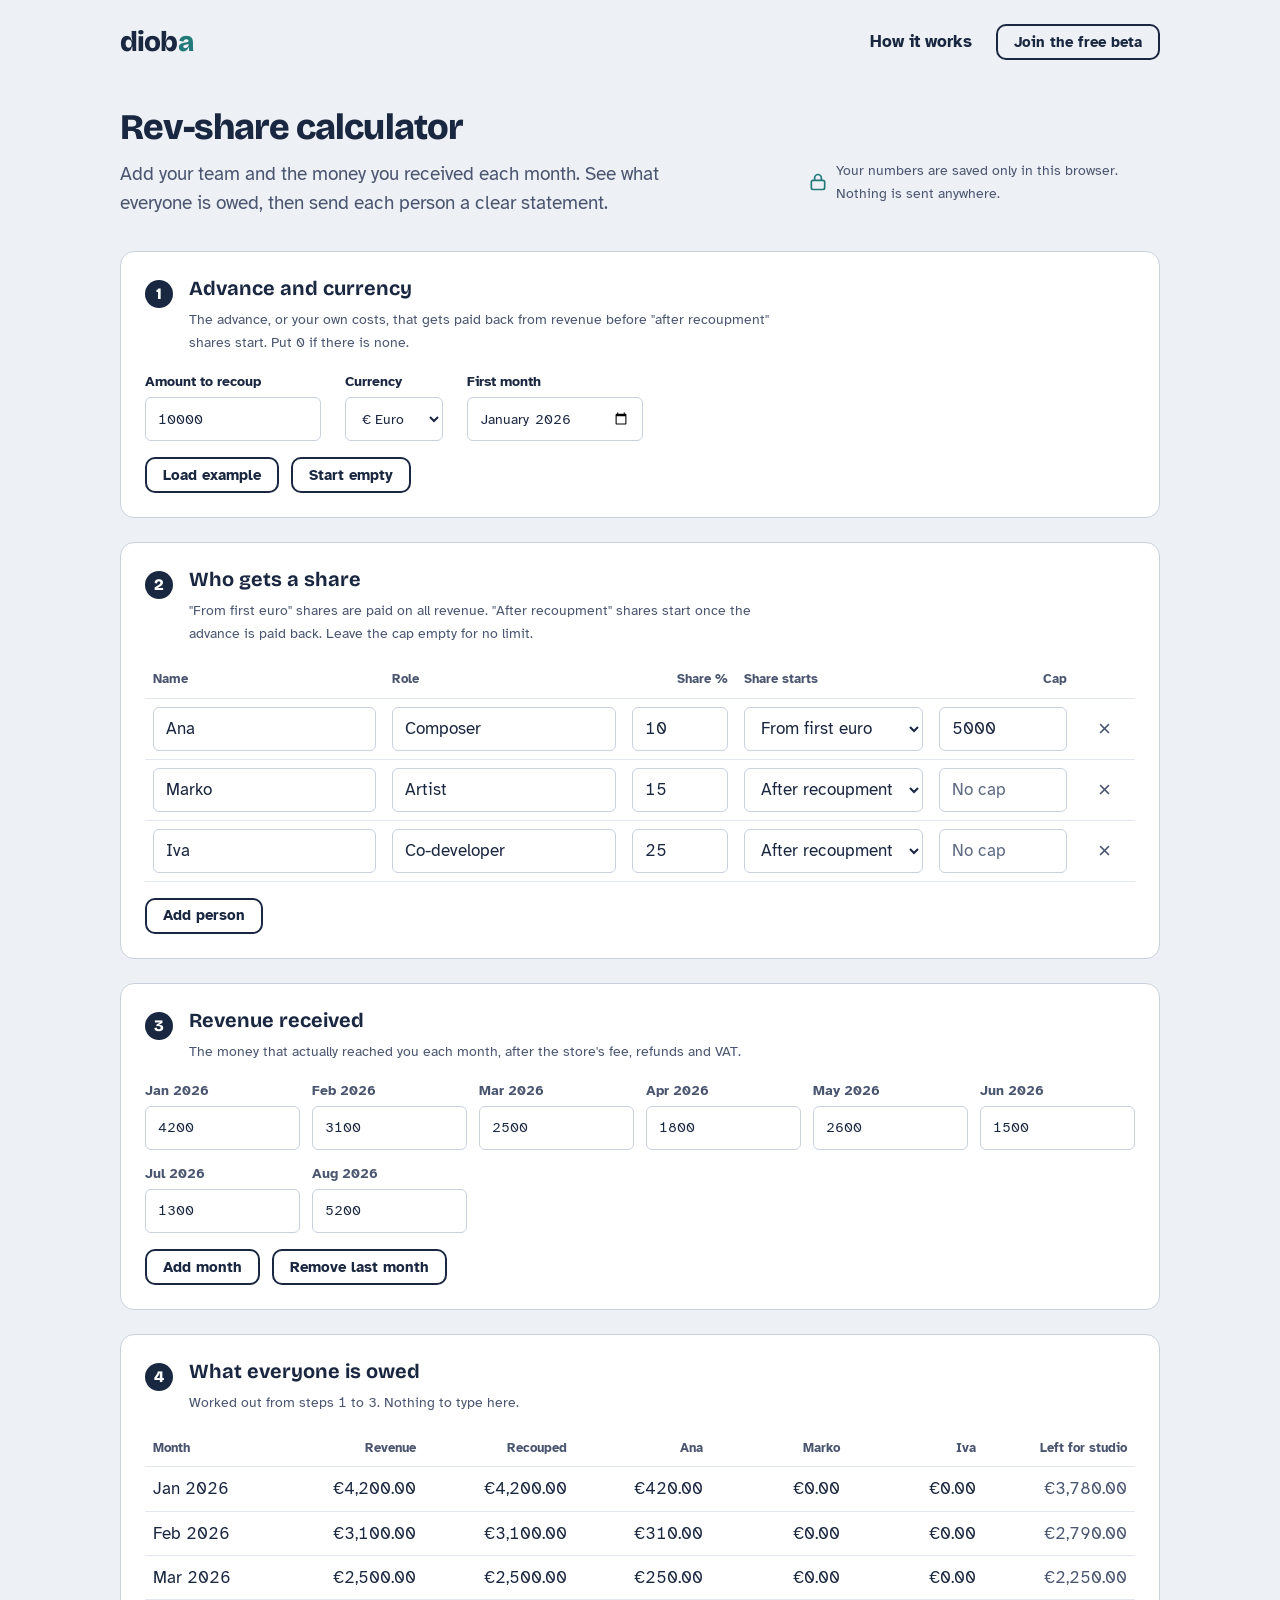
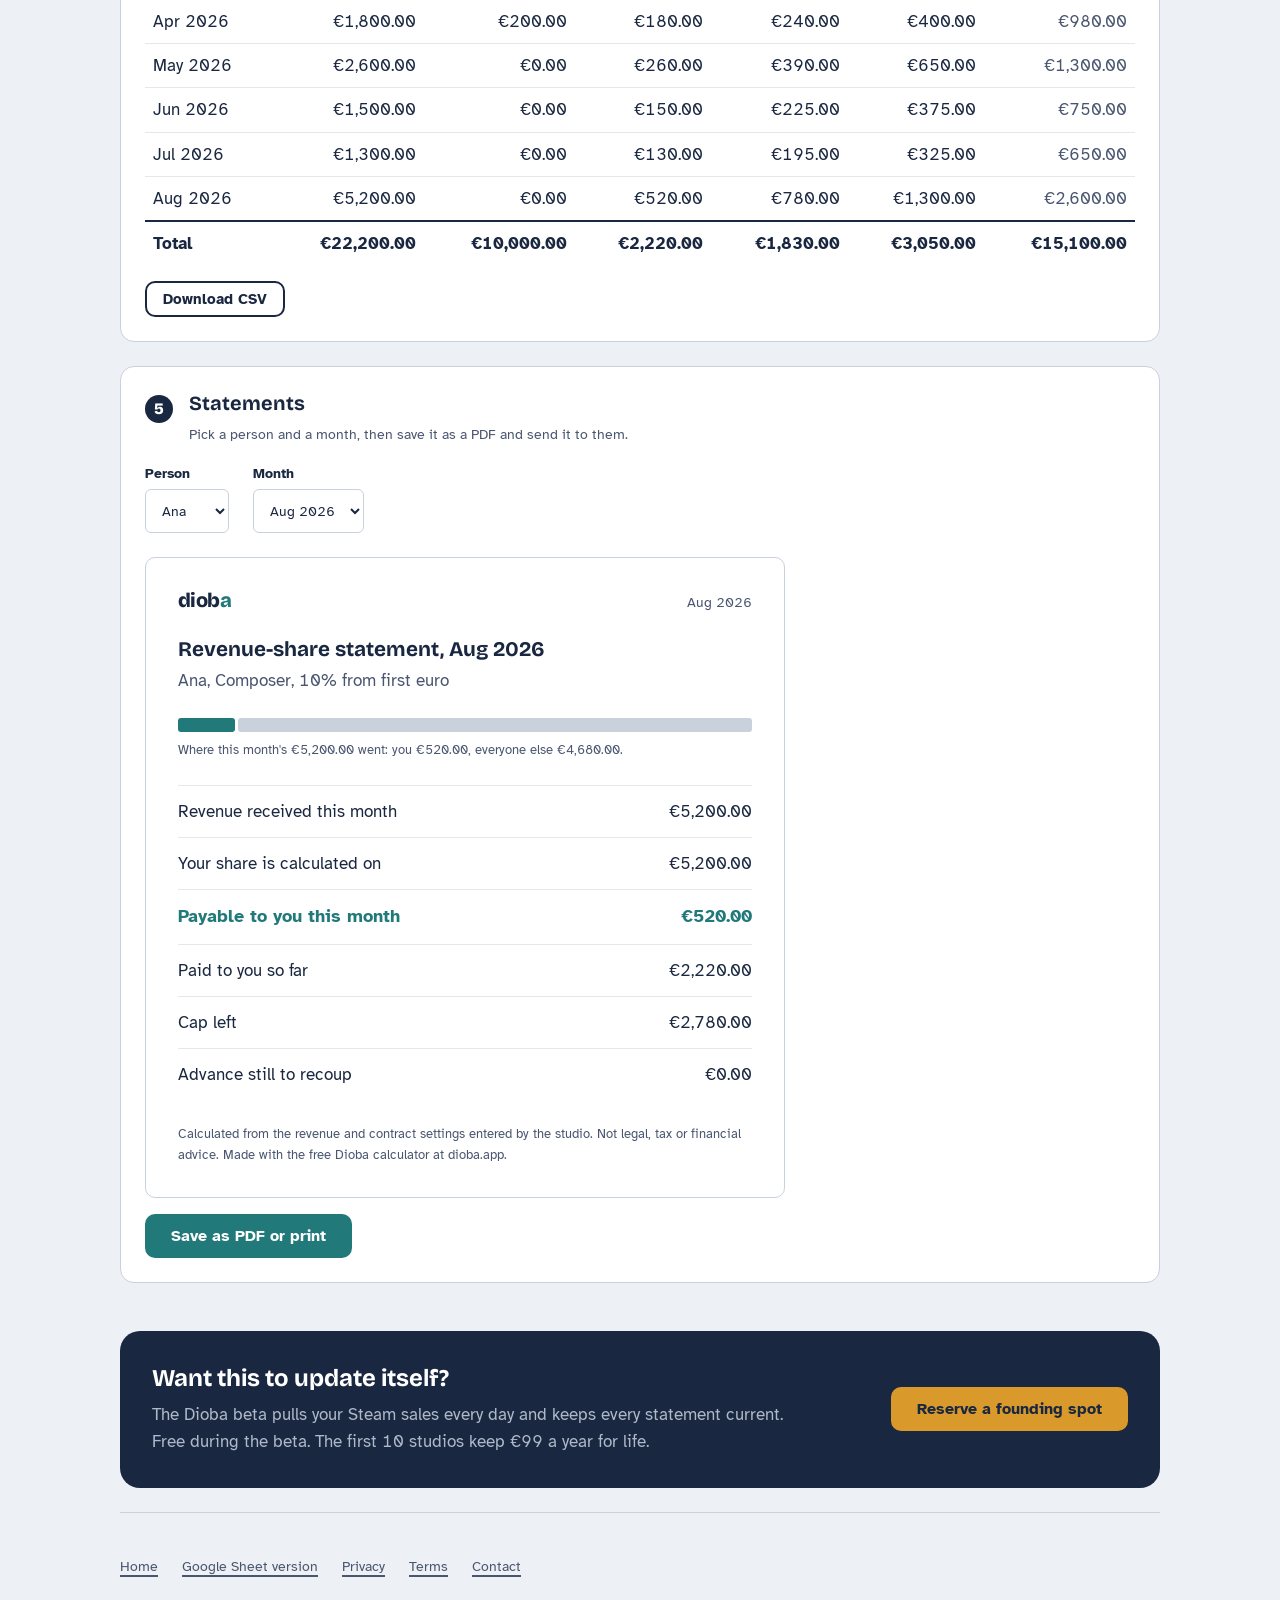
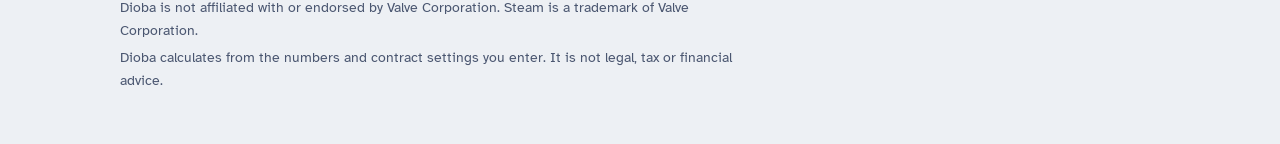
==== calculator/index.html @ f1ff51e2 "New website: homepage, web calculator, privacy and terms - Homepage with the split-bar example, reco" ====
<!DOCTYPE html>
<html lang="en">
<head>
<meta charset="utf-8">
<meta name="viewport" content="width=device-width, initial-scale=1">
<title>Free rev-share calculator for game teams | Dioba</title>
<meta name="description" content="Split your game's revenue between everyone on a revenue share. Recoupment, caps and a statement for every person. Free, runs in your browser.">
<link rel="icon" href="../assets/favicon.svg" type="image/svg+xml">
<meta property="og:type" content="website">
<meta property="og:url" content="https://dioba.app/calculator/">
<meta property="og:title" content="Free rev-share calculator for game teams">
<meta property="og:description" content="Splits, recoupment, caps and a statement for every person. Runs in your browser.">
<meta property="og:image" content="https://dioba.app/assets/og-image.png">
<meta name="twitter:card" content="summary_large_image">
<link rel="preload" href="../assets/fonts/bricolage-grotesque-latin-opsz-normal.woff2" as="font" type="font/woff2" crossorigin>
<link rel="preload" href="../assets/fonts/atkinson-hyperlegible-latin-400-normal.woff2" as="font" type="font/woff2" crossorigin>
<link rel="stylesheet" href="../assets/tokens.css">
<script src="../assets/site.js"></script>
<style>
  .intro { padding: var(--s-5) 0 var(--s-6); display: flex; justify-content: space-between; align-items: flex-end; gap: var(--s-5); flex-wrap: wrap; }
  .intro .h1 { margin-bottom: var(--s-3); }
  .privacy-note { display: flex; gap: var(--s-2); align-items: center; font-size: var(--t-small); color: var(--ink-soft); max-width: 22rem; }
  .privacy-note svg { flex: none; color: var(--primary); }

  .step { margin-bottom: var(--s-5); }
  .step-head { display: flex; gap: var(--s-4); align-items: baseline; margin-bottom: var(--s-1); }
  .step-num { font: 800 1rem/1 var(--display); color: var(--surface); background: var(--ink); width: 28px; height: 28px; border-radius: 50%;
              display: inline-flex; align-items: center; justify-content: center; flex: none; transform: translateY(4px); }
  .hint { color: var(--ink-soft); font-size: var(--t-small); margin: 0 0 var(--s-4); max-width: 40rem; }
  .step .hint { padding-left: 44px; }

  .field { display: inline-flex; flex-direction: column; gap: var(--s-1); font-weight: 700; font-size: var(--t-small); }
  .fields { display: flex; flex-wrap: wrap; gap: var(--s-4) var(--s-5); align-items: flex-end; }
  .fields input[type=number] { width: 11rem; }

  table { width: 100%; border-collapse: collapse; }
  th, td { text-align: left; padding: var(--s-2); border-bottom: 1px solid var(--rule); vertical-align: middle; }
  th { font-size: var(--t-micro); color: var(--ink-soft); font-weight: 700; }
  td input, td select { width: 100%; }
  .num { text-align: right; }
  .scroll { position: relative; overflow-x: auto; -webkit-overflow-scrolling: touch; }
  table.team { min-width: 680px; }
  table.team select { min-width: 11rem; }
  table.team td:nth-child(3) { width: 7rem; }
  table.team td:nth-child(5) { width: 9rem; }
  .remove { width: 44px; height: 44px; border: none; background: none; color: var(--ink-soft); font-size: 1.4rem; line-height: 1; cursor: pointer; border-radius: var(--r-sm); }
  .remove:hover { color: var(--error); background: var(--paper); }
  .row-actions { display: flex; gap: var(--s-3); flex-wrap: wrap; align-items: center; margin-top: var(--s-4); }
  .warn { color: var(--error); font-weight: 700; font-size: var(--t-small); margin-top: var(--s-3); }
  .warn:empty { display: none; }
  .status { font-size: var(--t-small); color: var(--ink-soft); }

  .months { display: grid; grid-template-columns: repeat(auto-fill, minmax(9.5rem, 1fr)); gap: var(--s-3); }
  .months label { display: flex; flex-direction: column; font-size: var(--t-small); font-weight: 700; color: var(--ink-soft); gap: var(--s-1); }

  .results th, .results td { white-space: nowrap; }
  .results tbody tr:hover { background: var(--paper); }
  .results tfoot td { font-weight: 700; border-top: 2px solid var(--ink); border-bottom: none; }
  .results .studio { color: var(--ink-soft); }

  .st-pickers { display: flex; flex-wrap: wrap; gap: var(--s-4) var(--s-5); margin-bottom: var(--s-5); }
  .st-paper { border: 1px solid var(--line); border-radius: var(--r-md); padding: var(--s-6); max-width: 40rem; }
  .st-paper .brand { display: flex; justify-content: space-between; align-items: baseline; margin-bottom: var(--s-5); }
  .st-paper .brand .wordmark { font-size: 1.25rem; }
  .st-paper h3 { font: 700 1.3rem/1.2 var(--display); margin: 0 0 var(--s-1); }
  .st-paper .who { color: var(--ink-soft); margin: 0 0 var(--s-5); }
  .st-split { display: flex; height: 14px; gap: 3px; margin: 0 0 var(--s-2); }
  .st-split div { border-radius: 3px; min-width: 3px; }
  .st-split-key { font-size: var(--t-micro); color: var(--ink-soft); margin: 0 0 var(--s-5); }
  .fine { font-size: var(--t-micro); color: var(--ink-soft); margin: var(--s-5) 0 0; }

  .beta-strip { background: var(--ink); color: var(--on-dark); border-radius: var(--r-xl); padding: var(--s-6); display: flex; gap: var(--s-5); align-items: center; justify-content: space-between; flex-wrap: wrap; margin: var(--s-7) 0 var(--s-5); }
  .beta-strip .h3 { color: #fff; font-size: 1.5rem; margin-bottom: var(--s-2); }
  .beta-strip p { margin: 0; max-width: 40rem; color: var(--on-dark-soft); }

  @media (max-width: 640px) {
    .card { padding: var(--s-4); }
    .step .hint { padding-left: 0; }
    .st-paper { padding: var(--s-4); }
    .beta-strip { padding: var(--s-5); }
    .fields .field, .fields input[type=number], .fields select, .fields input[type=month] { width: 100%; }
    .team-wrap { overflow: visible; }
    table.team { min-width: 0; }
    table.team thead { display: none; }
    table.team, table.team tbody { display: block; }
    table.team tr { display: grid; grid-template-columns: 1fr 1fr; gap: var(--s-3); padding: var(--s-4) 0; border-bottom: 1px solid var(--rule);  grid-template-areas: 'name role' 'share cap' 'starts starts' 'del del'; }
    table.team td:nth-child(1) { grid-area: name; } table.team td:nth-child(2) { grid-area: role; }
    table.team td:nth-child(3) { grid-area: share; } table.team td:nth-child(4) { grid-area: starts; }
    table.team td:nth-child(5) { grid-area: cap; } table.team td:nth-child(6) { grid-area: del; }
    table.team .remove { width: auto; padding: 0 var(--s-2); font-size: var(--t-small); font-weight: 700; display: inline-flex; align-items: center; gap: var(--s-1); }
    table.team .remove::after { content: "Remove"; }
    table.team td { display: flex; flex-direction: column; gap: var(--s-1); padding: 0; border: none; width: auto !important; text-align: left; }
    table.team td::before { content: attr(data-label); font-size: var(--t-micro); font-weight: 700; color: var(--ink-soft); }
    table.team td:last-child { justify-content: flex-end; align-items: flex-end; }
    table.team td:last-child::before { content: none; }
    table.team select { min-width: 0; }
    .scroll-hint { display: block; }
  }
  .scroll-hint { display: none; font-size: var(--t-micro); color: var(--ink-soft); margin: var(--s-2) 0 0; }
  @media print {
    @page { margin: 18mm; }
    body { background: #fff; }
    body * { visibility: hidden; }
    #stPaper, #stPaper * { visibility: visible; }
    #stPaper { position: absolute; left: 0; top: 0; width: 100%; max-width: none; border: none; padding: 0; }
    .st-split div { -webkit-print-color-adjust: exact; print-color-adjust: exact; }
  }
</style>
</head>
<body>
<div class="container">
  <header class="site-header">
    <a class="wordmark" href="../" aria-label="Dioba home">diob<span>a</span></a>
    <nav class="site-nav" aria-label="Main">
      <a class="nav-link" href="../">How it works</a>
      <a class="btn btn-sm" data-link="reserve" href="../#beta">Join the free beta</a>
    </nav>
  </header>

  <main>
    <div class="intro">
      <div>
        <h1 class="h1">Rev-share calculator</h1>
        <p class="lead">Add your team and the money you received each month. See what everyone is owed, then send each person a clear statement.</p>
      </div>
      <p class="privacy-note"><svg width="20" height="20" viewBox="0 0 24 24" fill="none" stroke="currentColor" stroke-width="2" aria-hidden="true"><rect x="4" y="10" width="16" height="11" rx="2"/><path d="M8 10V7a4 4 0 0 1 8 0v3"/></svg>Your numbers are saved only in this browser. Nothing is sent anywhere.</p>
    </div>

    <section class="card step" aria-labelledby="settings-h">
      <div class="step-head"><span class="step-num" aria-hidden="true">1</span><h2 class="h3" id="settings-h">Advance and currency</h2></div>
      <p class="hint">The advance, or your own costs, that gets paid back from revenue before "after recoupment" shares start. Put 0 if there is none.</p>
      <div class="fields">
        <label class="field">Amount to recoup <input id="advance" type="number" min="0" step="0.01" inputmode="decimal" placeholder="0"></label>
        <label class="field">Currency
          <select id="currency"><option value="€">€ Euro</option><option value="$">$ Dollar</option><option value="£">£ Pound</option></select>
        </label>
        <label class="field">First month <input id="startMonth" type="month"></label>
      </div>
      <div class="row-actions">
        <button class="btn btn-sm" id="loadExample" type="button">Load example</button>
        <button class="btn btn-sm" id="clearAll" type="button">Start empty</button>
        <span class="status" id="status" role="status" aria-live="polite"></span>
      </div>
    </section>

    <section class="card step" aria-labelledby="team-h">
      <div class="step-head"><span class="step-num" aria-hidden="true">2</span><h2 class="h3" id="team-h">Who gets a share</h2></div>
      <p class="hint" id="teamHint">"From first euro" shares are paid on all revenue. "After recoupment" shares start once the advance is paid back. Leave the cap empty for no limit.</p>
      <div class="scroll team-wrap">
        <table class="team">
          <thead><tr><th>Name</th><th>Role</th><th class="num">Share %</th><th>Share starts</th><th class="num">Cap</th><th><span class="sr-only">Remove</span></th></tr></thead>
          <tbody id="teamBody"></tbody>
        </table>
      </div>
      <div class="row-actions"><button class="btn btn-sm" id="addPerson" type="button">Add person</button></div>
      <div id="shareWarn" class="warn" role="status"></div>
    </section>

    <section class="card step" aria-labelledby="rev-h">
      <div class="step-head"><span class="step-num" aria-hidden="true">3</span><h2 class="h3" id="rev-h">Revenue received</h2></div>
      <p class="hint">The money that actually reached you each month, after the store's fee, refunds and VAT.</p>
      <div class="months" id="months"></div>
      <div class="row-actions">
        <button class="btn btn-sm" id="addMonth" type="button">Add month</button>
        <button class="btn btn-sm" id="removeMonth" type="button">Remove last month</button>
      </div>
    </section>

    <section class="card step" aria-labelledby="pay-h">
      <div class="step-head"><span class="step-num" aria-hidden="true">4</span><h2 class="h3" id="pay-h">What everyone is owed</h2></div>
      <p class="hint">Worked out from steps 1 to 3. Nothing to type here.</p>
      <div class="scroll" tabindex="0" role="region" aria-label="Payouts per month"><table class="results" id="results"></table></div>
      <p class="scroll-hint" aria-hidden="true">Swipe the table sideways to see everyone.</p>
      <div class="row-actions"><button class="btn btn-sm" id="csv" type="button">Download CSV</button></div>
    </section>

    <section class="card step" aria-labelledby="st-h">
      <div class="step-head"><span class="step-num" aria-hidden="true">5</span><h2 class="h3" id="st-h">Statements</h2></div>
      <p class="hint">Pick a person and a month, then save it as a PDF and send it to them.</p>
      <div class="st-pickers">
        <label class="field">Person <select id="stPerson"></select></label>
        <label class="field">Month <select id="stMonth"></select></label>
      </div>
      <div class="st-paper" id="stPaper"></div>
      <div class="row-actions"><button class="btn btn-primary" id="print" type="button">Save as PDF or print</button></div>
    </section>

    <section class="beta-strip on-dark" aria-labelledby="beta-h">
      <div>
        <h2 class="h3" id="beta-h">Want this to update itself?</h2>
        <p>The Dioba beta pulls your Steam sales every day and keeps every statement current. Free during the beta. The first 10 studios keep €99 a year for life.</p>
      </div>
      <a class="btn btn-accent" data-link="reserve" href="../#beta">Reserve a founding spot</a>
    </section>
  </main>

  <footer class="site-footer">
    <nav aria-label="Footer">
      <a href="../">Home</a>
      <a data-link="download" href="../#ways">Google Sheet version</a>
      <a href="../privacy.html">Privacy</a>
      <a href="../terms.html">Terms</a>
      <a data-link="email" href="mailto:hello@dioba.app">Contact</a>
    </nav>
    <p>Dioba is not affiliated with or endorsed by Valve Corporation. Steam is a trademark of Valve Corporation.</p>
    <p>Dioba calculates from the numbers and contract settings you enter. It is not legal, tax or financial advice.</p>
  </footer>
</div>

<script src="engine.js"></script>
<script>
(function () {
  var KEY = 'dioba-calc-v1';
  var state;

  function blank() {
    var d = new Date();
    return { advance: 0, currency: '€', startMonth: d.getFullYear() + '-' + String(d.getMonth() + 1).padStart(2, '0'),
             team: [{ name: '', role: '', share: 0.1, starts: 'first', cap: null }], revenue: [0, 0, 0] };
  }
  function load() {
    try { var s = JSON.parse(localStorage.getItem(KEY)); if (s && s.team && s.revenue) return s; } catch (e) {}
    return DiobaEngine.exampleInput();
  }
  function save() { try { localStorage.setItem(KEY, JSON.stringify(state)); } catch (e) {} }

  var MONTHS = ['Jan','Feb','Mar','Apr','May','Jun','Jul','Aug','Sep','Oct','Nov','Dec'];
  function monthLabel(i) {
    var parts = String(state.startMonth || '2026-01').split('-');
    var y = parseInt(parts[0], 10) || 2026, mo = (parseInt(parts[1], 10) || 1) - 1 + i;
    y += Math.floor(mo / 12); mo = ((mo % 12) + 12) % 12;
    return MONTHS[mo] + ' ' + y;
  }
  function money(x) {
    var v = Math.abs(x) < 0.005 ? 0 : x;
    return state.currency + v.toLocaleString('en-US', { minimumFractionDigits: 2, maximumFractionDigits: 2 });
  }
  var UNIT = { '€': 'euro', '$': 'dollar', '£': 'pound' };
  function firstLabel() { return 'From first ' + (UNIT[state.currency] || 'euro'); }
  function personName(p, i) { return (p.name && p.name.trim()) || 'Person ' + (i + 1); }
  function el(tag, attrs, text) {
    var e = document.createElement(tag);
    for (var k in (attrs || {})) { if (k === 'class') e.className = attrs[k]; else e.setAttribute(k, attrs[k]); }
    if (text !== undefined) e.textContent = text;
    return e;
  }

  function renderInputs() {
    document.getElementById('advance').value = state.advance || '';
    document.getElementById('currency').value = state.currency;
    document.getElementById('startMonth').value = state.startMonth;
    var tb = document.getElementById('teamBody'); tb.innerHTML = '';
    state.team.forEach(function (p, i) {
      var tr = el('tr');
      var name = el('input', { type: 'text', 'aria-label': 'Name', placeholder: 'Name', value: p.name || '' });
      var role = el('input', { type: 'text', 'aria-label': 'Role', placeholder: 'e.g. Composer', value: p.role || '' });
      var share = el('input', { 'aria-label': 'Share %', type: 'number', min: '0', max: '100', step: '0.1', inputmode: 'decimal',
                                 value: p.share ? +(p.share * 100).toFixed(4) : '' });
      var starts = el('select', { 'aria-label': 'Share starts' });
      [['first', firstLabel()], ['after', 'After recoupment']].forEach(function (o) {
        var opt = el('option', { value: o[0] }, o[1]); if (p.starts === o[0]) opt.selected = true; starts.appendChild(opt);
      });
      var cap = el('input', { 'aria-label': 'Cap', type: 'number', min: '0', step: '0.01', inputmode: 'decimal', placeholder: 'No cap',
                               value: p.cap === null || p.cap === undefined ? '' : p.cap });
      var del = el('button', { class: 'remove', type: 'button', 'aria-label': 'Remove ' + personName(p, i), title: 'Remove' }, '×');
      name.oninput = function () { p.name = name.value; del.setAttribute('aria-label', 'Remove ' + personName(p, i)); update(); };
      role.oninput = function () { p.role = role.value; update(); };
      share.oninput = function () { p.share = (parseFloat(share.value) || 0) / 100; update(); };
      starts.onchange = function () { p.starts = starts.value; update(); };
      cap.oninput = function () { p.cap = cap.value === '' ? null : parseFloat(cap.value) || 0; update(); };
      del.onclick = function () { state.team.splice(i, 1); renderInputs(); update(); };
      var LABELS = ['Name', 'Role', 'Share %', 'Share starts', 'Cap', ''];
      [name, role, share, starts, cap, del].forEach(function (c, j) {
        var td = el('td', { 'data-label': LABELS[j] }); if (j === 2 || j === 4) td.className = 'num';
        td.appendChild(c); tr.appendChild(td);
      });
      tb.appendChild(tr);
    });
    renderMonths();
  }

  function renderMonths() {
    var box = document.getElementById('months'); box.innerHTML = '';
    state.revenue.forEach(function (v, i) {
      var lab = el('label', {}, monthLabel(i));
      var inp = el('input', { type: 'number', min: '0', step: '0.01', inputmode: 'decimal', value: v || '' });
      inp.oninput = function () { state.revenue[i] = parseFloat(inp.value) || 0; update(); };
      lab.appendChild(inp); box.appendChild(lab);
    });
  }

  function update() {
    save();
    document.getElementById('teamHint').textContent = '"' + firstLabel() + '" shares are paid on all revenue. "After recoupment" shares start once the advance is paid back. Leave the cap empty for no limit.';
    var r = DiobaEngine.compute(state);
    var warn = document.getElementById('shareWarn');
    warn.textContent = r.totals.overAllocated ? 'Shares add up to ' + Math.round(r.totals.shareTotal * 100) + '%, which is more than 100%.' : '';

    // Results table
    var t = document.getElementById('results'); t.innerHTML = '';
    var thead = el('thead'), hr = el('tr');
    ['Month', 'Revenue', 'Recouped'].concat(r.team.map(personName)).concat(['Left for studio'])
      .forEach(function (h, i) { hr.appendChild(el('th', i ? { class: 'num' } : {}, h)); });
    thead.appendChild(hr); t.appendChild(thead);
    var tb = el('tbody');
    r.months.forEach(function (m) {
      var tr = el('tr');
      [monthLabel(m.index), money(m.revenue), money(m.recouped)]
        .concat(m.payouts.map(function (p) { return money(p.amount); })).concat([money(m.studio)])
        .forEach(function (v, i, all) { tr.appendChild(el('td', i ? { class: 'num' + (i === all.length - 1 ? ' studio' : '') } : {}, v)); });
      tb.appendChild(tr);
    });
    t.appendChild(tb);
    var tf = el('tfoot'), fr = el('tr');
    var recTotal = r.months.reduce(function (s, m) { return s + m.recouped; }, 0);
    ['Total', money(r.totals.revenue), money(recTotal)].concat(r.totals.perPerson.map(money)).concat([money(r.totals.studio)])
      .forEach(function (v, i) { fr.appendChild(el('td', i ? { class: 'num' } : {}, v)); });
    tf.appendChild(fr); t.appendChild(tf);

    renderStatementPickers(r);
    renderStatement(r);
  }

  function renderStatementPickers(r) {
    var ps = document.getElementById('stPerson'), ms = document.getElementById('stMonth');
    var pv = ps.value, mv = ms.value;
    ps.innerHTML = ''; ms.innerHTML = '';
    r.team.forEach(function (p, i) { ps.appendChild(el('option', { value: i }, personName(p, i))); });
    r.months.forEach(function (m) { ms.appendChild(el('option', { value: m.index }, monthLabel(m.index))); });
    if (pv !== '' && +pv < r.team.length) ps.value = pv;
    ms.value = mv !== '' && +mv < r.months.length ? mv : String(Math.max(0, r.months.length - 1));
  }

  function round2(x) { return Math.round((x + Number.EPSILON) * 100) / 100; }
  function renderStatement(r) {
    var box = document.getElementById('stPaper'); box.innerHTML = '';
    var pi = +document.getElementById('stPerson').value, mi = +document.getElementById('stMonth').value;
    if (!r.team.length || !r.months.length) { box.appendChild(el('p', { class: 'hint' }, 'Add a person in step 2 and a month in step 3 to see a statement.')); return; }
    var p = r.team[pi], m = r.months[mi], po = m.payouts[pi];
    var brand = el('div', { class: 'brand' });
    var wm = el('span', { class: 'wordmark' }, 'diob'); wm.appendChild(el('span', {}, 'a'));
    brand.appendChild(wm); brand.appendChild(el('span', { class: 'small' }, monthLabel(mi)));
    box.appendChild(brand);
    box.appendChild(el('h3', {}, 'Revenue-share statement, ' + monthLabel(mi)));
    var who = personName(p, pi) + (p.role ? ', ' + p.role : '') + ', ' + +(p.share * 100).toFixed(2) + '% ' +
              (p.starts === 'after' ? 'after recoupment' : firstLabel().toLowerCase());
    box.appendChild(el('p', { class: 'who' }, who));

    // Where this month's money went
    if (m.revenue > 0) {
      var bar = el('div', { class: 'st-split', role: 'img' });
      // Only this person's amount is shown. Everyone else is combined, so a statement never reveals a colleague's pay.
      var parts = [];
      if (m.recouped > 0) parts.push(['Advance paid back', m.recouped, '#1A2740']);
      if (po.amount > 0) parts.push(['You', po.amount, '#22797A']);
      var others = round2(m.revenue - m.recouped - po.amount);
      if (others > 0) parts.push(['Everyone else', others, '#C9D1DD']);
      parts.forEach(function (q) {
        var d = el('div'); d.style.flex = String(q[1]); d.style.background = q[2];
        bar.appendChild(d);
      });
      bar.setAttribute('aria-label', 'This month: ' + parts.map(function (q) { return q[0] + ' ' + money(q[1]); }).join(', '));
      box.appendChild(bar);
      box.appendChild(el('p', { class: 'st-split-key' }, 'Where this month\'s ' + money(m.revenue) + ' went: ' + parts.map(function (q) { return q[0].toLowerCase() + ' ' + money(q[1]); }).join(', ') + '.'));
    }

    var rows = [
      ['Revenue received this month', money(m.revenue)],
      ['Your share is calculated on', money(po.base)],
      ['Payable to you this month', money(po.amount), 'pay'],
      ['Paid to you so far', money(po.paidSoFar)],
      ['Cap left', po.capLeft === null ? 'No cap' : money(po.capLeft)],
      ['Advance still to recoup', money(m.leftToRecoup)]
    ];
    rows.forEach(function (row) {
      var d = el('div', { class: 'statement-row' + (row[2] ? ' ' + row[2] : '') });
      d.appendChild(el('span', {}, row[0])); d.appendChild(el('span', {}, row[1])); box.appendChild(d);
    });
    box.appendChild(el('p', { class: 'fine' }, 'Calculated from the revenue and contract settings entered by the studio. Not legal, tax or financial advice. Made with the free Dioba calculator at dioba.app.'));
  }

  function csv() {
    var r = DiobaEngine.compute(state);
    var lines = [['Month', 'Revenue', 'Recouped', 'Available to split'].concat(r.team.map(personName)).concat(['Left for studio'])];
    r.months.forEach(function (m) {
      lines.push([monthLabel(m.index), m.revenue, m.recouped, m.available].concat(m.payouts.map(function (p) { return p.amount; })).concat([m.studio]));
    });
    var text = lines.map(function (l) { return l.map(function (c) { var s = String(c); return /[",\n]/.test(s) ? '"' + s.replace(/"/g, '""') + '"' : s; }).join(','); }).join('\n');
    var a = el('a', { href: URL.createObjectURL(new Blob([text], { type: 'text/csv' })), download: 'dioba-payouts.csv' });
    document.body.appendChild(a); a.click(); a.remove();
  }

  document.getElementById('advance').oninput = function (e) { state.advance = parseFloat(e.target.value) || 0; update(); };
  document.getElementById('currency').onchange = function (e) { state.currency = e.target.value; renderInputs(); update(); };
  document.getElementById('startMonth').oninput = function (e) { state.startMonth = e.target.value; renderMonths(); update(); };
  document.getElementById('addPerson').onclick = function () { state.team.push({ name: '', role: '', share: 0, starts: 'after', cap: null }); renderInputs(); update(); };
  document.getElementById('addMonth').onclick = function () { state.revenue.push(0); renderMonths(); update(); };
  document.getElementById('removeMonth').onclick = function () { if (state.revenue.length > 1) { state.revenue.pop(); renderMonths(); update(); } };
  document.getElementById('loadExample').onclick = function () { undoState = JSON.parse(JSON.stringify(state)); state = DiobaEngine.exampleInput(); renderInputs(); update(); setStatus('Example loaded.', true); };
  var statusEl = document.getElementById('status'), undoState = null;
  function setStatus(msg, undo) {
    statusEl.innerHTML = ''; statusEl.appendChild(document.createTextNode(msg));
    if (undo) {
      var b = el('button', { class: 'btn-quiet btn', type: 'button' }, 'Undo');
      b.onclick = function () { state = undoState; undoState = null; renderInputs(); update(); setStatus('Restored.'); };
      statusEl.appendChild(document.createTextNode(' ')); statusEl.appendChild(b);
    }
  }
  document.getElementById('clearAll').onclick = function () { undoState = JSON.parse(JSON.stringify(state)); state = blank(); renderInputs(); update(); setStatus('Started empty.', true); };
  document.getElementById('stPerson').onchange = function () { renderStatement(DiobaEngine.compute(state)); };
  document.getElementById('stMonth').onchange = function () { renderStatement(DiobaEngine.compute(state)); };
  document.getElementById('print').onclick = function () { window.print(); };
  document.getElementById('csv').onclick = csv;

  state = load();
  renderInputs();
  update();
})();
</script>
</body>
</html>
---- assets/tokens.css ----
/* Dioba design tokens and shared components. See DESIGN.md for the reasoning behind each value. */
/* Fonts are served from this site, so visitors' browsers never contact Google. Both fonts use the SIL Open Font License. */
@font-face { font-family: 'Bricolage Grotesque'; font-style: normal; font-display: swap; font-weight: 200 800; src: url(fonts/bricolage-grotesque-latin-ext-opsz-normal.woff2) format('woff2-variations'), url(fonts/bricolage-grotesque-latin-ext-opsz-normal.woff2) format('woff2'); unicode-range: U+0100-02BA,U+02BD-02C5,U+02C7-02CC,U+02CE-02D7,U+02DD-02FF,U+0304,U+0308,U+0329,U+1D00-1DBF,U+1E00-1E9F,U+1EF2-1EFF,U+2020,U+20A0-20AB,U+20AD-20C0,U+2113,U+2C60-2C7F,U+A720-A7FF; }
@font-face { font-family: 'Atkinson Hyperlegible'; font-style: normal; font-display: swap; font-weight: 400; src: url(fonts/atkinson-hyperlegible-latin-ext-400-normal.woff2) format('woff2'); unicode-range: U+0100-02BA,U+02BD-02C5,U+02C7-02CC,U+02CE-02D7,U+02DD-02FF,U+0304,U+0308,U+0329,U+1D00-1DBF,U+1E00-1E9F,U+1EF2-1EFF,U+2020,U+20A0-20AB,U+20AD-20C0,U+2113,U+2C60-2C7F,U+A720-A7FF; }
@font-face { font-family: 'Atkinson Hyperlegible'; font-style: normal; font-display: swap; font-weight: 700; src: url(fonts/atkinson-hyperlegible-latin-ext-700-normal.woff2) format('woff2'); unicode-range: U+0100-02BA,U+02BD-02C5,U+02C7-02CC,U+02CE-02D7,U+02DD-02FF,U+0304,U+0308,U+0329,U+1D00-1DBF,U+1E00-1E9F,U+1EF2-1EFF,U+2020,U+20A0-20AB,U+20AD-20C0,U+2113,U+2C60-2C7F,U+A720-A7FF; }
@font-face { font-family: 'Bricolage Grotesque'; font-style: normal; font-display: swap; font-weight: 200 800; src: url(fonts/bricolage-grotesque-latin-opsz-normal.woff2) format('woff2-variations'), url(fonts/bricolage-grotesque-latin-opsz-normal.woff2) format('woff2'); unicode-range: U+0000-00FF,U+0131,U+0152-0153,U+02BB-02BC,U+02C6,U+02DA,U+02DC,U+0304,U+0308,U+0329,U+2000-206F,U+20AC,U+2122,U+2191,U+2193,U+2212,U+2215,U+FEFF,U+FFFD; }
@font-face { font-family: 'Atkinson Hyperlegible'; font-style: normal; font-display: swap; font-weight: 400; src: url(fonts/atkinson-hyperlegible-latin-400-normal.woff2) format('woff2'); unicode-range: U+0000-00FF,U+0131,U+0152-0153,U+02BB-02BC,U+02C6,U+02DA,U+02DC,U+0304,U+0308,U+0329,U+2000-206F,U+20AC,U+2122,U+2191,U+2193,U+2212,U+2215,U+FEFF,U+FFFD; }
@font-face { font-family: 'Atkinson Hyperlegible'; font-style: normal; font-display: swap; font-weight: 700; src: url(fonts/atkinson-hyperlegible-latin-700-normal.woff2) format('woff2'); unicode-range: U+0000-00FF,U+0131,U+0152-0153,U+02BB-02BC,U+02C6,U+02DA,U+02DC,U+0304,U+0308,U+0329,U+2000-206F,U+20AC,U+2122,U+2191,U+2193,U+2212,U+2215,U+FEFF,U+FFFD; }

:root {
  /* Color */
  --paper: #EDF0F4;
  --surface: #FFFFFF;
  --ink: #1A2740;
  --ink-soft: #4A5670;
  --line: #C9D1DD;
  --rule: #E3E8EF;
  --primary: #22797A;
  --primary-hover: #1A6364;
  --accent: #D99A2B;
  --accent-hover: #C78A1E;
  --error: #A3392B;
  --seg-1: #6E3D7C;
  --seg-2: #22797A;
  --seg-3: #D99A2B;
  --seg-4: #5F6C85;
  --on-dark: #DCE2EC;
  --on-dark-soft: #AEB8C8;
  --recoup: #AEB8C8;

  /* Type */
  --display: 'Bricolage Grotesque', system-ui, sans-serif;
  --body: 'Atkinson Hyperlegible', system-ui, sans-serif;
  --t-hero: clamp(2.6rem, 6vw, 4.5rem);
  --t-h1: 2.25rem;
  --t-h2: clamp(1.75rem, 3.2vw, 2.4rem);
  --t-h3: 1.25rem;
  --t-lead: 1.2rem;
  --t-body: 1.0625rem;
  --t-small: 0.9rem;
  --t-micro: 0.8rem;
  --measure: 36rem;

  /* Space */
  --s-1: 4px; --s-2: 8px; --s-3: 12px; --s-4: 16px; --s-5: 24px;
  --s-6: 32px; --s-7: 48px; --s-8: 64px; --s-9: 96px;
  --width: 68rem;

  /* Shape */
  --r-sm: 6px; --r-md: 10px; --r-lg: 14px; --r-xl: 20px;
}

*, *::before, *::after { box-sizing: border-box; }
html { -webkit-text-size-adjust: 100%; }
body {
  margin: 0;
  background: var(--paper);
  color: var(--ink);
  font: 400 var(--t-body)/1.6 var(--body);
  font-variant-numeric: tabular-nums;
}
img, svg { display: block; max-width: 100%; }
:focus-visible { outline: 3px solid var(--ink); outline-offset: 3px; border-radius: 4px; }
.on-dark :focus-visible { outline-color: var(--accent); }
.sr-only { position: absolute; width: 1px; height: 1px; overflow: hidden; clip: rect(0 0 0 0); white-space: nowrap; }

.container { max-width: var(--width); margin: 0 auto; padding: 0 var(--s-5); }

/* Links */
a { color: inherit; text-decoration-thickness: 2px; text-underline-offset: 4px; }
a:hover { color: var(--primary); }

/* Headings */
.h-hero { font: 800 var(--t-hero)/1.02 var(--display); letter-spacing: -0.035em; margin: 0; }
.h1 { font: 800 var(--t-h1)/1.1 var(--display); letter-spacing: -0.025em; margin: 0; }
.h2 { font: 700 var(--t-h2)/1.12 var(--display); letter-spacing: -0.02em; margin: 0; }
.h3 { font: 700 var(--t-h3)/1.25 var(--display); margin: 0; }
.lead { font-size: var(--t-lead); line-height: 1.55; color: var(--ink-soft); max-width: var(--measure); margin: 0; }
.small { font-size: var(--t-small); color: var(--ink-soft); }

/* Buttons */
.btn {
  display: inline-flex; align-items: center; justify-content: center; gap: var(--s-2);
  min-height: 44px; padding: 0 var(--s-5);
  font: 700 1rem/1 var(--body); text-decoration: none; cursor: pointer;
  border-radius: var(--r-md); border: 2px solid var(--ink); background: transparent; color: var(--ink);
  transition: background-color 120ms, border-color 120ms, color 120ms;
}
.btn:hover { background: var(--surface); color: var(--ink); }
.btn-primary { background: var(--primary); border-color: var(--primary); color: #fff; }
.btn-primary:hover { background: var(--primary-hover); border-color: var(--primary-hover); color: #fff; }
.btn-accent { background: var(--accent); border-color: var(--accent); color: var(--ink); }
.btn-accent:hover { background: var(--accent-hover); border-color: var(--accent-hover); color: var(--ink); }
.btn-sm { min-height: 36px; padding: 0 var(--s-4); font-size: 0.92rem; }
.btn:disabled { opacity: 0.45; cursor: not-allowed; }
.btn-quiet { border: none; padding: 0; min-height: auto; background: none; text-decoration: underline; text-decoration-thickness: 2px; text-underline-offset: 4px; }

/* Inputs */
.input, input:not([type]), input[type=text], input[type=email], input[type=number], input[type=month], select {
  font: inherit; font-weight: 400; color: var(--ink); background: var(--surface);
  border: 1px solid var(--line); border-radius: var(--r-sm);
  min-height: 44px; padding: 0 var(--s-3); min-width: 0;
}
input::placeholder { color: #5F6B82; opacity: 1; }
input:hover, select:hover { border-color: var(--ink-soft); }

/* Cards */
.card { background: var(--surface); border: 1px solid var(--line); border-radius: var(--r-lg); padding: var(--s-5); }

/* Statement */
.statement-row { display: flex; justify-content: space-between; gap: var(--s-4); padding: var(--s-3) 0; border-top: 1px solid var(--rule); }
.statement-row.pay { color: var(--primary); font-weight: 700; font-size: 1.15rem; }

/* Site header and footer */
.site-header { display: flex; align-items: center; justify-content: space-between; gap: var(--s-4); padding: var(--s-5) 0; }
.wordmark { font: 800 1.75rem/1 var(--display); letter-spacing: -0.03em; text-decoration: none; color: var(--ink); }
.wordmark span { color: var(--primary); }
.wordmark:hover { color: var(--ink); }
.site-nav { display: flex; align-items: center; gap: var(--s-5); }
.site-nav a.nav-link { font-weight: 700; text-decoration: none; }
.site-nav a.nav-link:hover { text-decoration: underline; }
.site-footer { border-top: 1px solid var(--line); padding: var(--s-6) 0 var(--s-7); color: var(--ink-soft); font-size: var(--t-small); }
.site-footer nav { display: flex; flex-wrap: wrap; column-gap: var(--s-5); margin-bottom: var(--s-2); }
.site-footer nav a { display: inline-block; padding: 10px 0; }
.site-footer p { margin: var(--s-1) 0; max-width: 40rem; }

@media (max-width: 640px) {
  .site-nav a.nav-link { display: none; }
}
@media (prefers-reduced-motion: reduce) {
  *, *::before, *::after { transition: none !important; animation: none !important; }
}
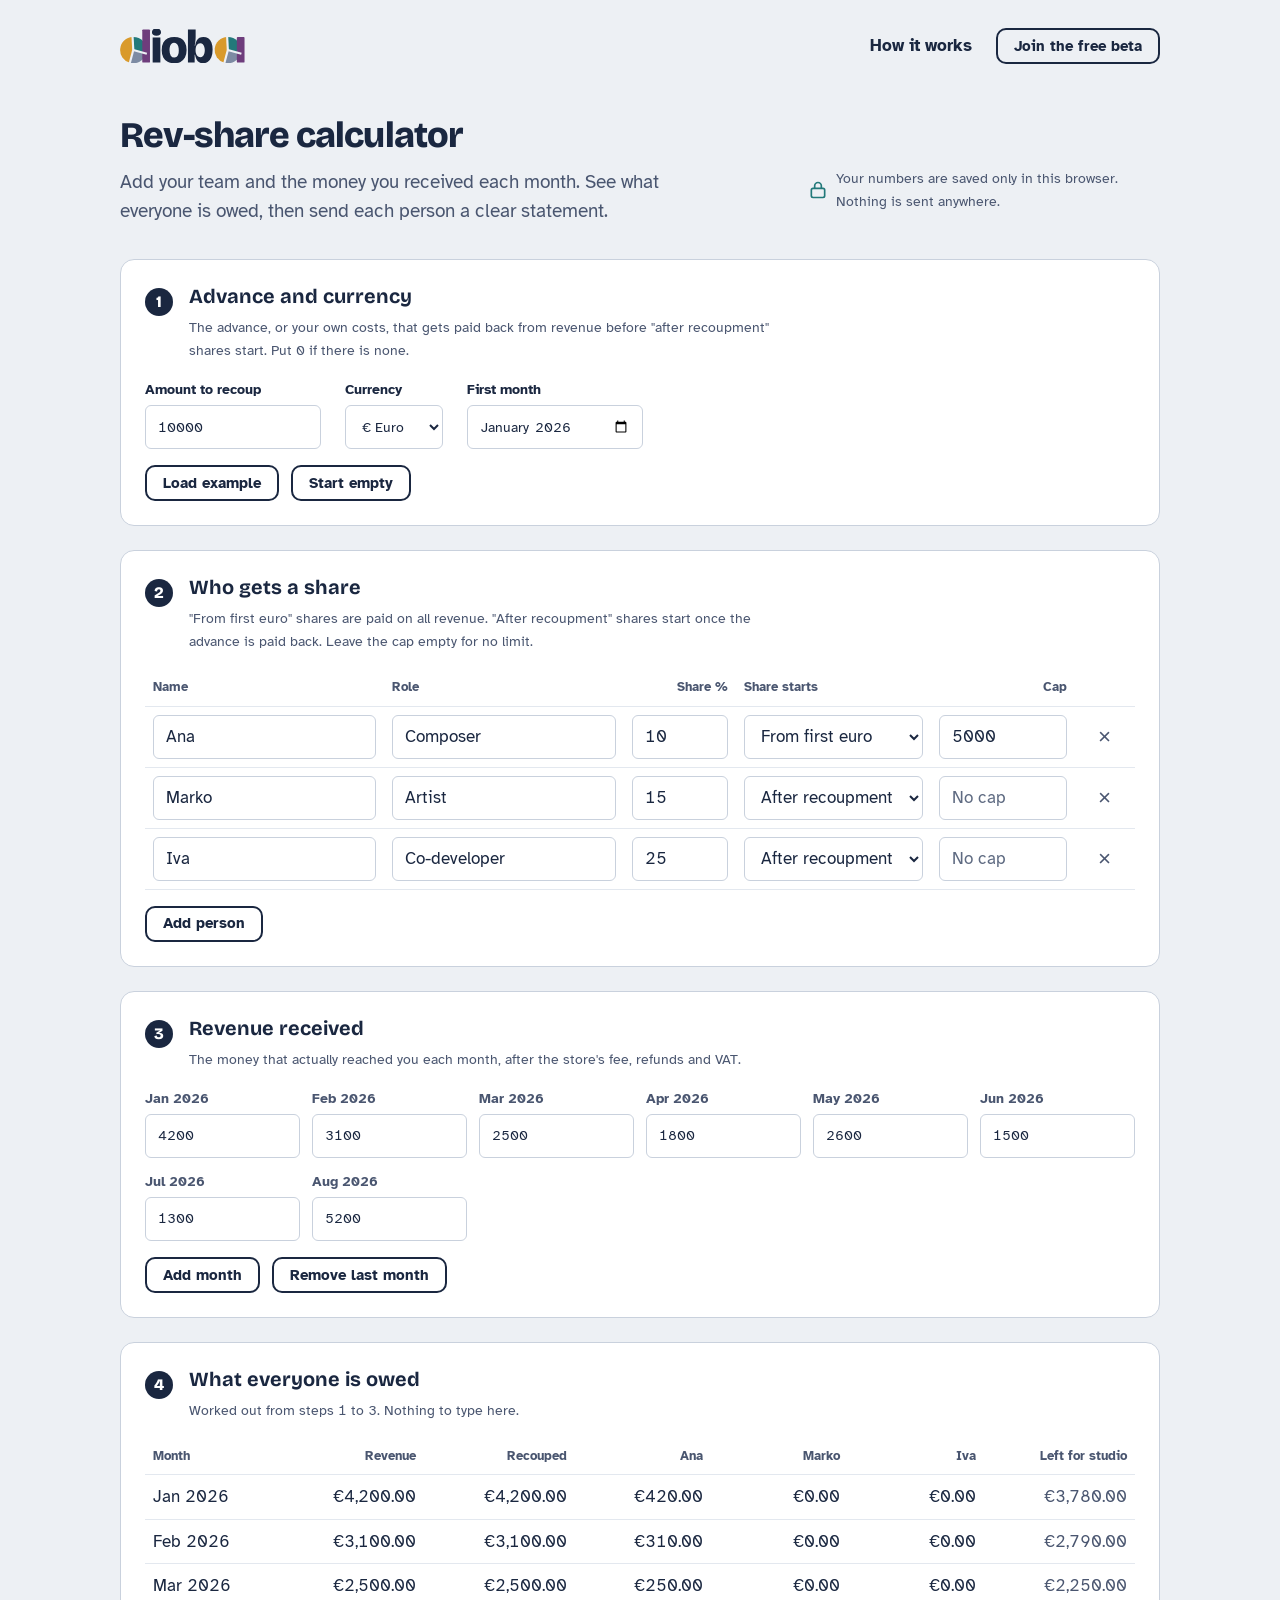
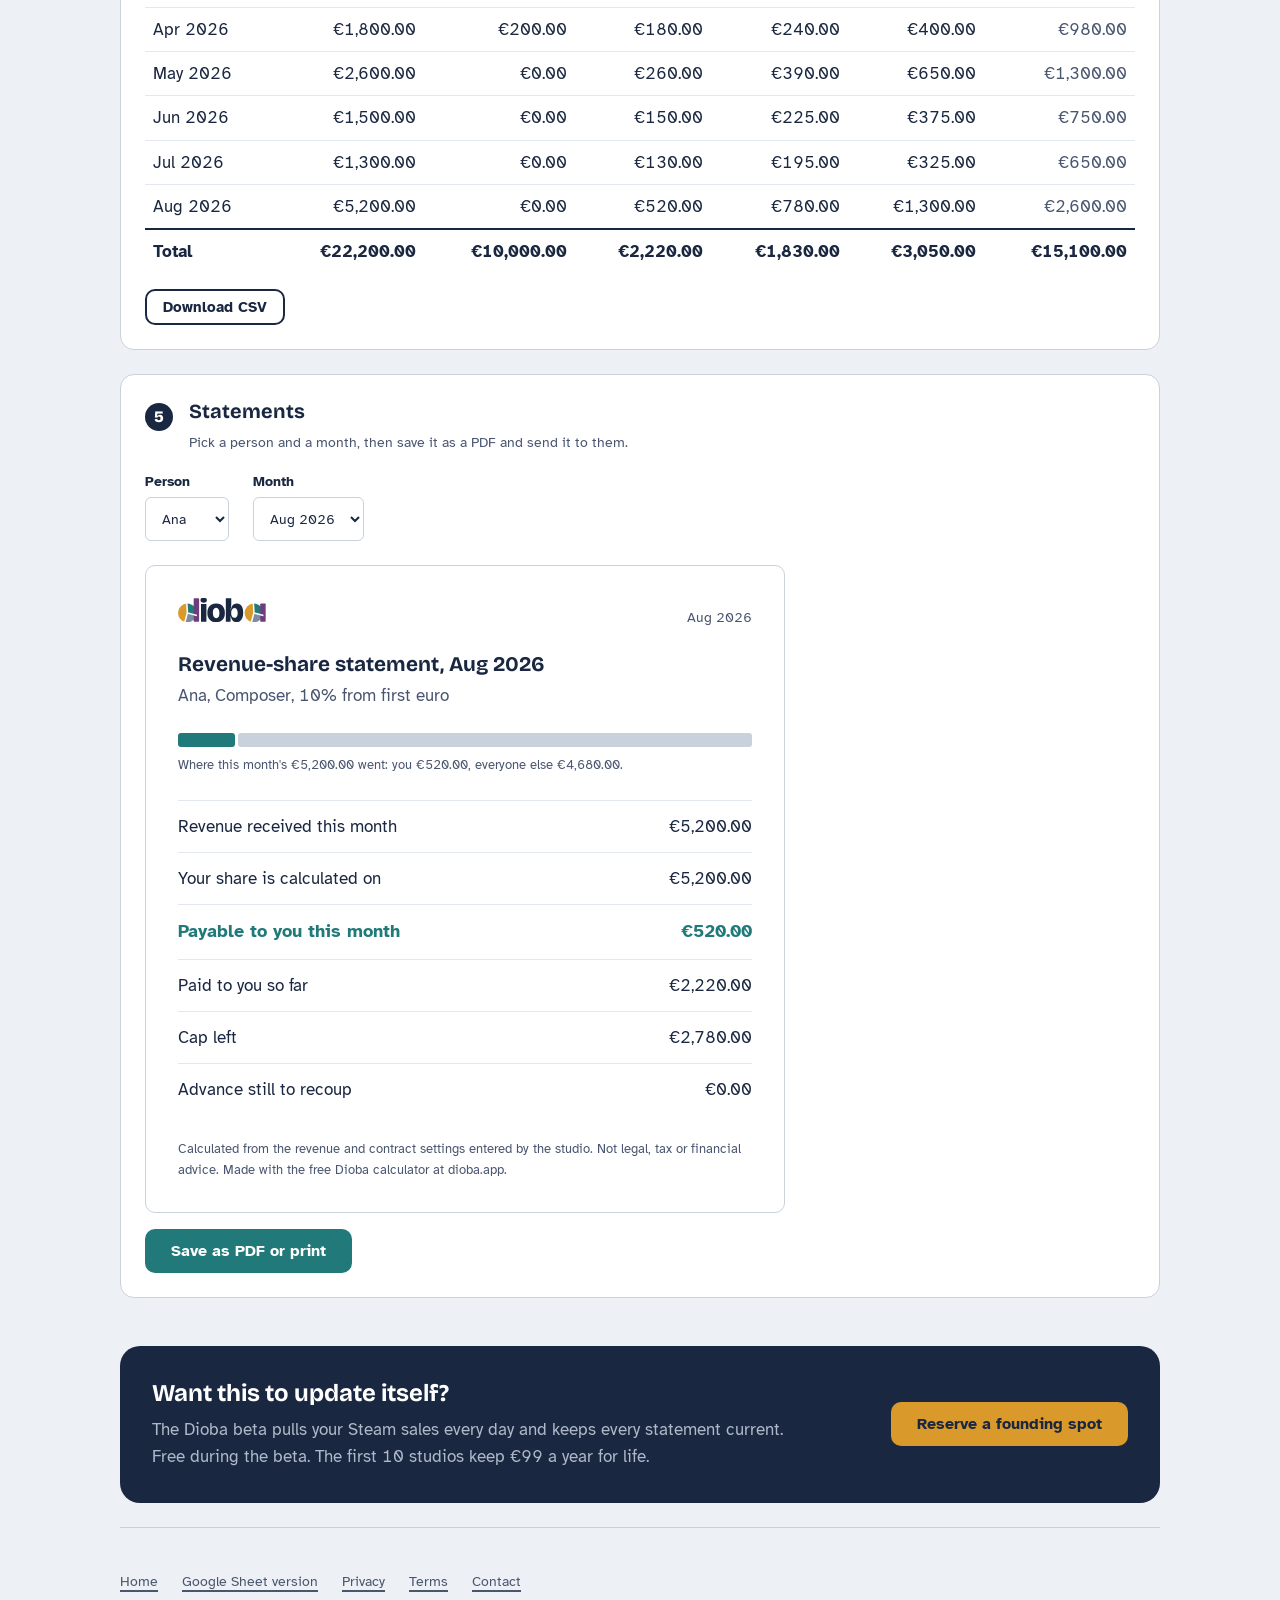
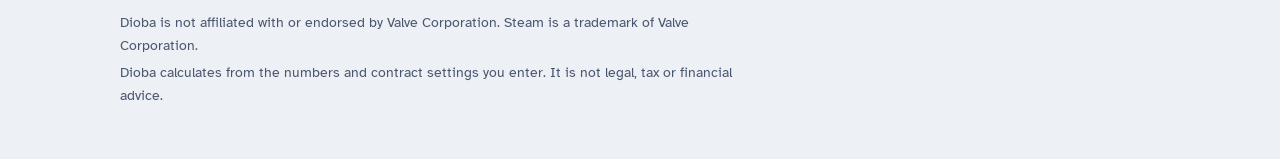
==== commit 685377c9: "Add the Dioba logo: divided d and a - New logo in the header of every page and on statements - Tab i" ====
--- a/calculator/index.html
+++ b/calculator/index.html
@@ -6,6 +6,7 @@
 <title>Free rev-share calculator for game teams | Dioba</title>
 <meta name="description" content="Split your game's revenue between everyone on a revenue share. Recoupment, caps and a statement for every person. Free, runs in your browser.">
 <link rel="icon" href="../assets/favicon.svg" type="image/svg+xml">
+<link rel="apple-touch-icon" href="../assets/apple-touch-icon.png">
 <meta property="og:type" content="website">
 <meta property="og:url" content="https://dioba.app/calculator/">
 <meta property="og:title" content="Free rev-share calculator for game teams">
@@ -61,7 +62,7 @@
   .st-pickers { display: flex; flex-wrap: wrap; gap: var(--s-4) var(--s-5); margin-bottom: var(--s-5); }
   .st-paper { border: 1px solid var(--line); border-radius: var(--r-md); padding: var(--s-6); max-width: 40rem; }
   .st-paper .brand { display: flex; justify-content: space-between; align-items: baseline; margin-bottom: var(--s-5); }
-  .st-paper .brand .wordmark { font-size: 1.25rem; }
+  .st-paper .brand .st-logo { height: 24px; width: auto; }
   .st-paper h3 { font: 700 1.3rem/1.2 var(--display); margin: 0 0 var(--s-1); }
   .st-paper .who { color: var(--ink-soft); margin: 0 0 var(--s-5); }
   .st-split { display: flex; height: 14px; gap: 3px; margin: 0 0 var(--s-2); }
@@ -110,7 +111,7 @@
 <body>
 <div class="container">
   <header class="site-header">
-    <a class="wordmark" href="../" aria-label="Dioba home">diob<span>a</span></a>
+    <a class="wordmark" href="../"><img src="../assets/logo.svg" alt="Dioba home" width="315" height="86"></a>
     <nav class="site-nav" aria-label="Main">
       <a class="nav-link" href="../">How it works</a>
       <a class="btn btn-sm" data-link="reserve" href="../#beta">Join the free beta</a>
@@ -338,7 +339,7 @@
     if (!r.team.length || !r.months.length) { box.appendChild(el('p', { class: 'hint' }, 'Add a person in step 2 and a month in step 3 to see a statement.')); return; }
     var p = r.team[pi], m = r.months[mi], po = m.payouts[pi];
     var brand = el('div', { class: 'brand' });
-    var wm = el('span', { class: 'wordmark' }, 'diob'); wm.appendChild(el('span', {}, 'a'));
+    var wm = el('img', { src: '../assets/logo.svg', alt: 'Dioba', class: 'st-logo', width: '315', height: '86' });
     brand.appendChild(wm); brand.appendChild(el('span', { class: 'small' }, monthLabel(mi)));
     box.appendChild(brand);
     box.appendChild(el('h3', {}, 'Revenue-share statement, ' + monthLabel(mi)));
--- a/assets/tokens.css
+++ b/assets/tokens.css
@@ -113,9 +113,8 @@
 
 /* Site header and footer */
 .site-header { display: flex; align-items: center; justify-content: space-between; gap: var(--s-4); padding: var(--s-5) 0; }
-.wordmark { font: 800 1.75rem/1 var(--display); letter-spacing: -0.03em; text-decoration: none; color: var(--ink); }
-.wordmark span { color: var(--primary); }
-.wordmark:hover { color: var(--ink); }
+.wordmark { display: inline-flex; align-items: center; min-height: 44px; }
+.wordmark img { height: 34px; width: auto; }
 .site-nav { display: flex; align-items: center; gap: var(--s-5); }
 .site-nav a.nav-link { font-weight: 700; text-decoration: none; }
 .site-nav a.nav-link:hover { text-decoration: underline; }
@@ -126,6 +125,7 @@
 
 @media (max-width: 640px) {
   .site-nav a.nav-link { display: none; }
+  .wordmark img { height: 28px; }
 }
 @media (prefers-reduced-motion: reduce) {
   *, *::before, *::after { transition: none !important; animation: none !important; }
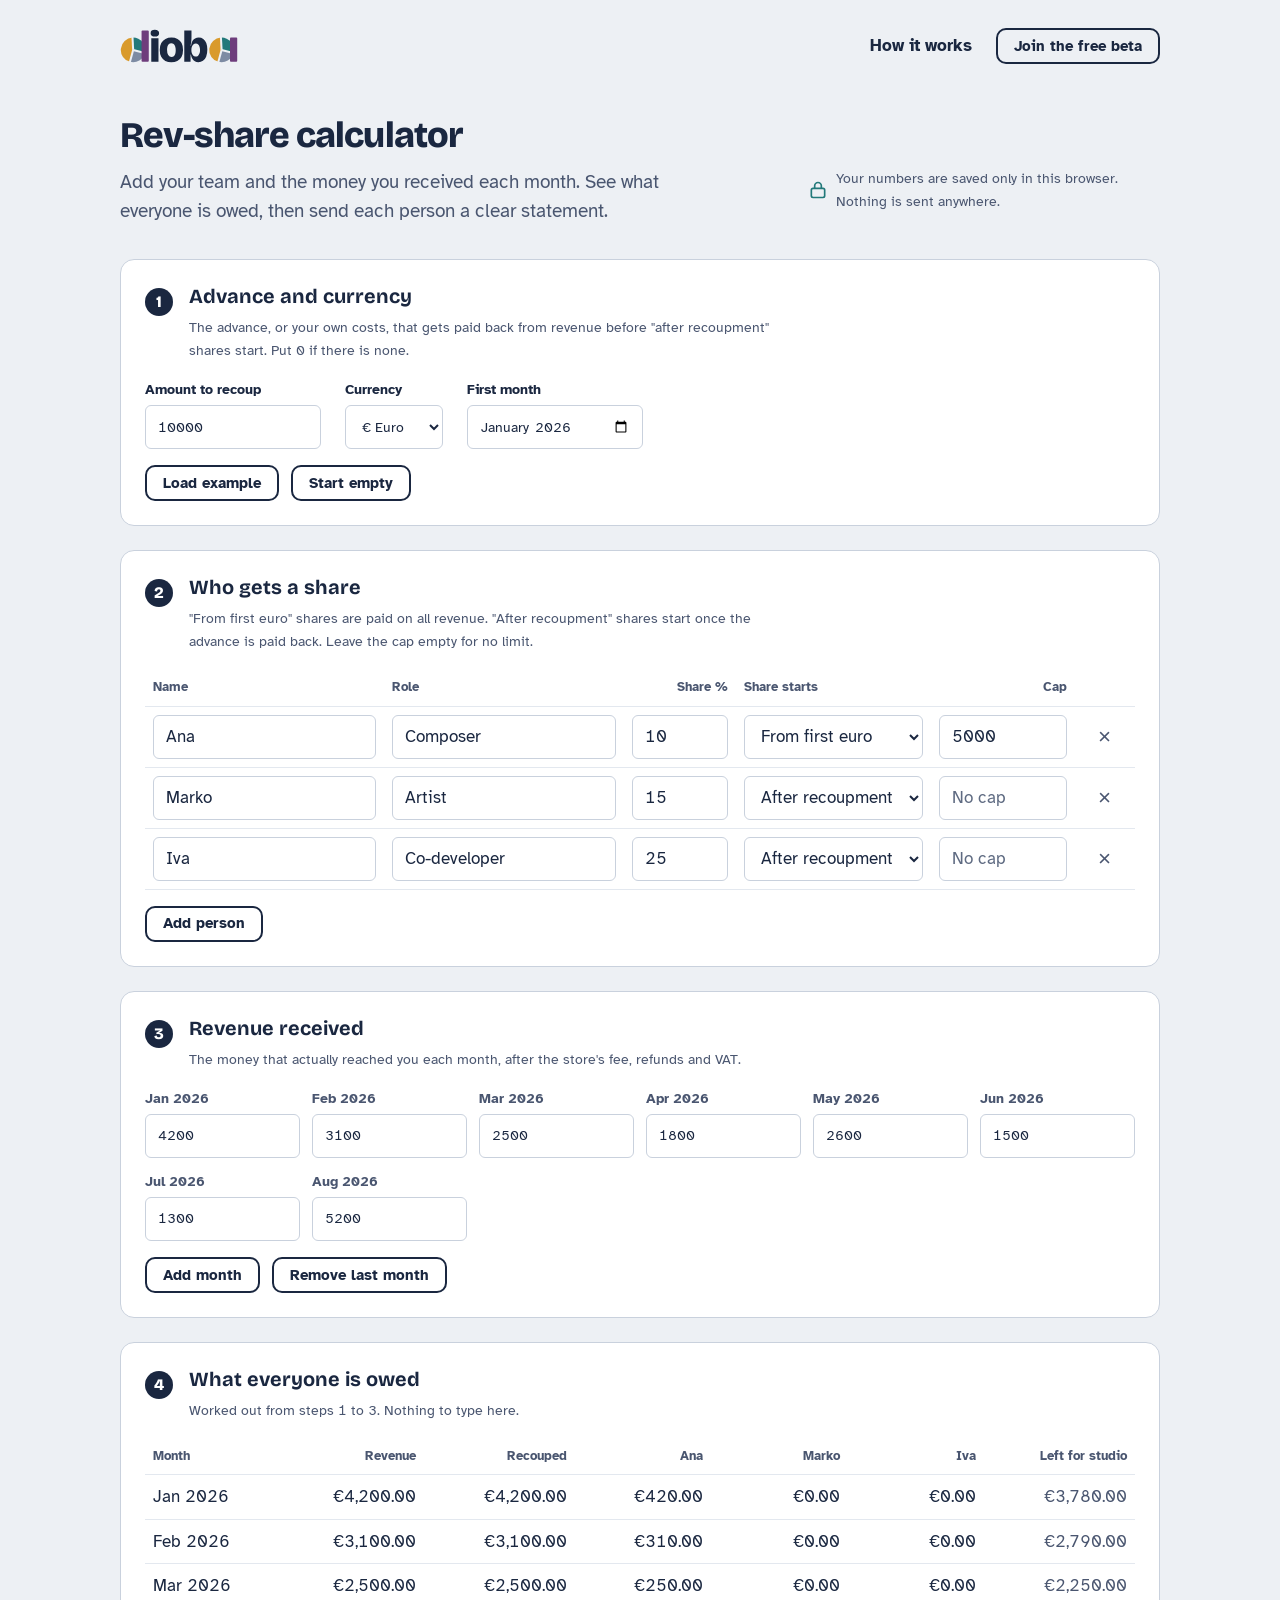
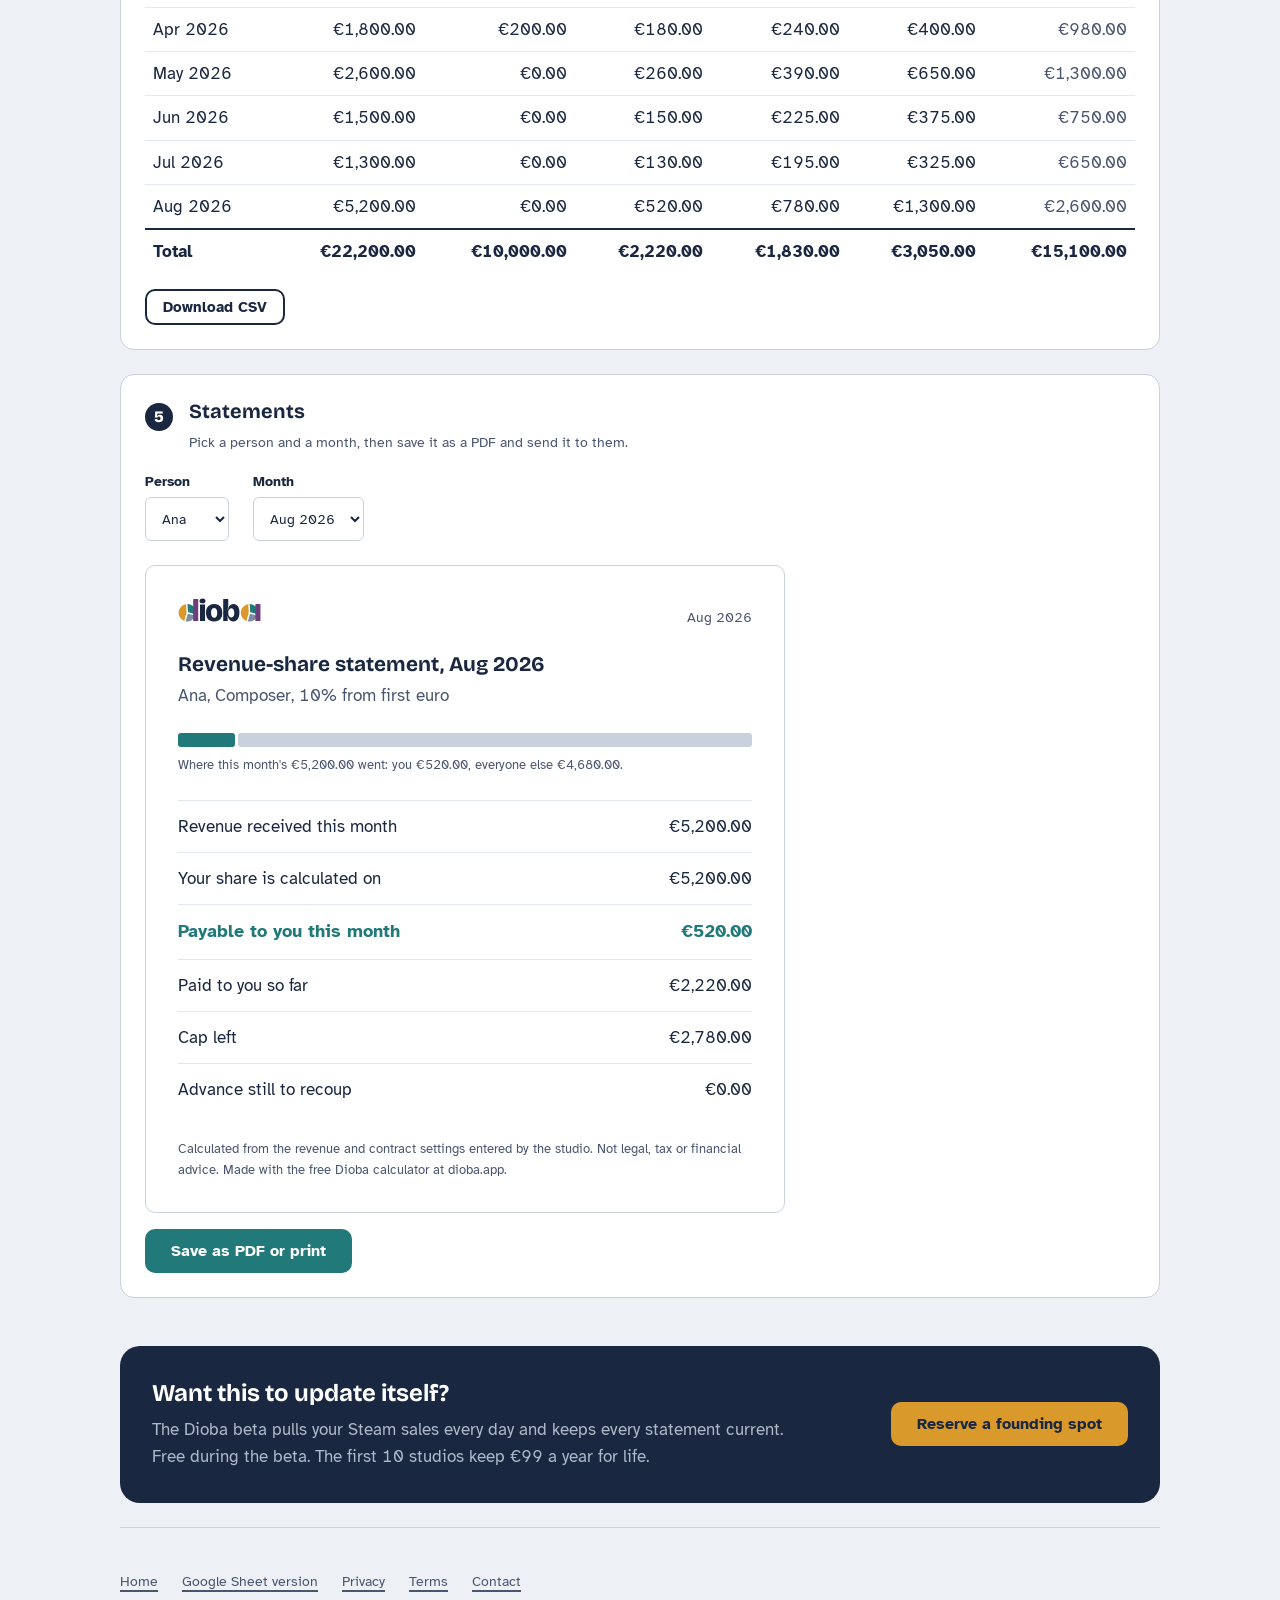
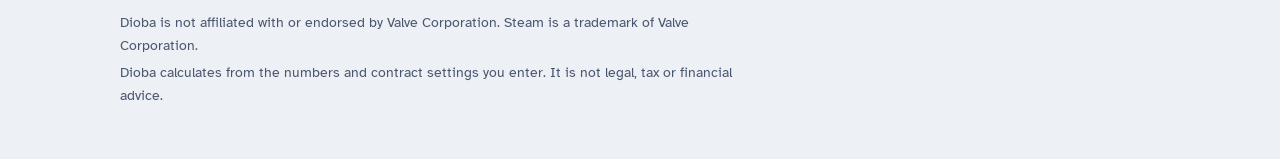
==== commit 9724089a: "Logo: keep the stems solid and stop clipping the letters Co-Authored-By: Claude Opus 5.5 <noreply@an" ====
--- a/calculator/index.html
+++ b/calculator/index.html
@@ -339,7 +339,7 @@
     if (!r.team.length || !r.months.length) { box.appendChild(el('p', { class: 'hint' }, 'Add a person in step 2 and a month in step 3 to see a statement.')); return; }
     var p = r.team[pi], m = r.months[mi], po = m.payouts[pi];
     var brand = el('div', { class: 'brand' });
-    var wm = el('img', { src: '../assets/logo.svg', alt: 'Dioba', class: 'st-logo', width: '315', height: '86' });
+    var wm = el('img', { src: '../assets/logo.svg', alt: 'Dioba', class: 'st-logo', width: '318', height: '92' });
     brand.appendChild(wm); brand.appendChild(el('span', { class: 'small' }, monthLabel(mi)));
     box.appendChild(brand);
     box.appendChild(el('h3', {}, 'Revenue-share statement, ' + monthLabel(mi)));
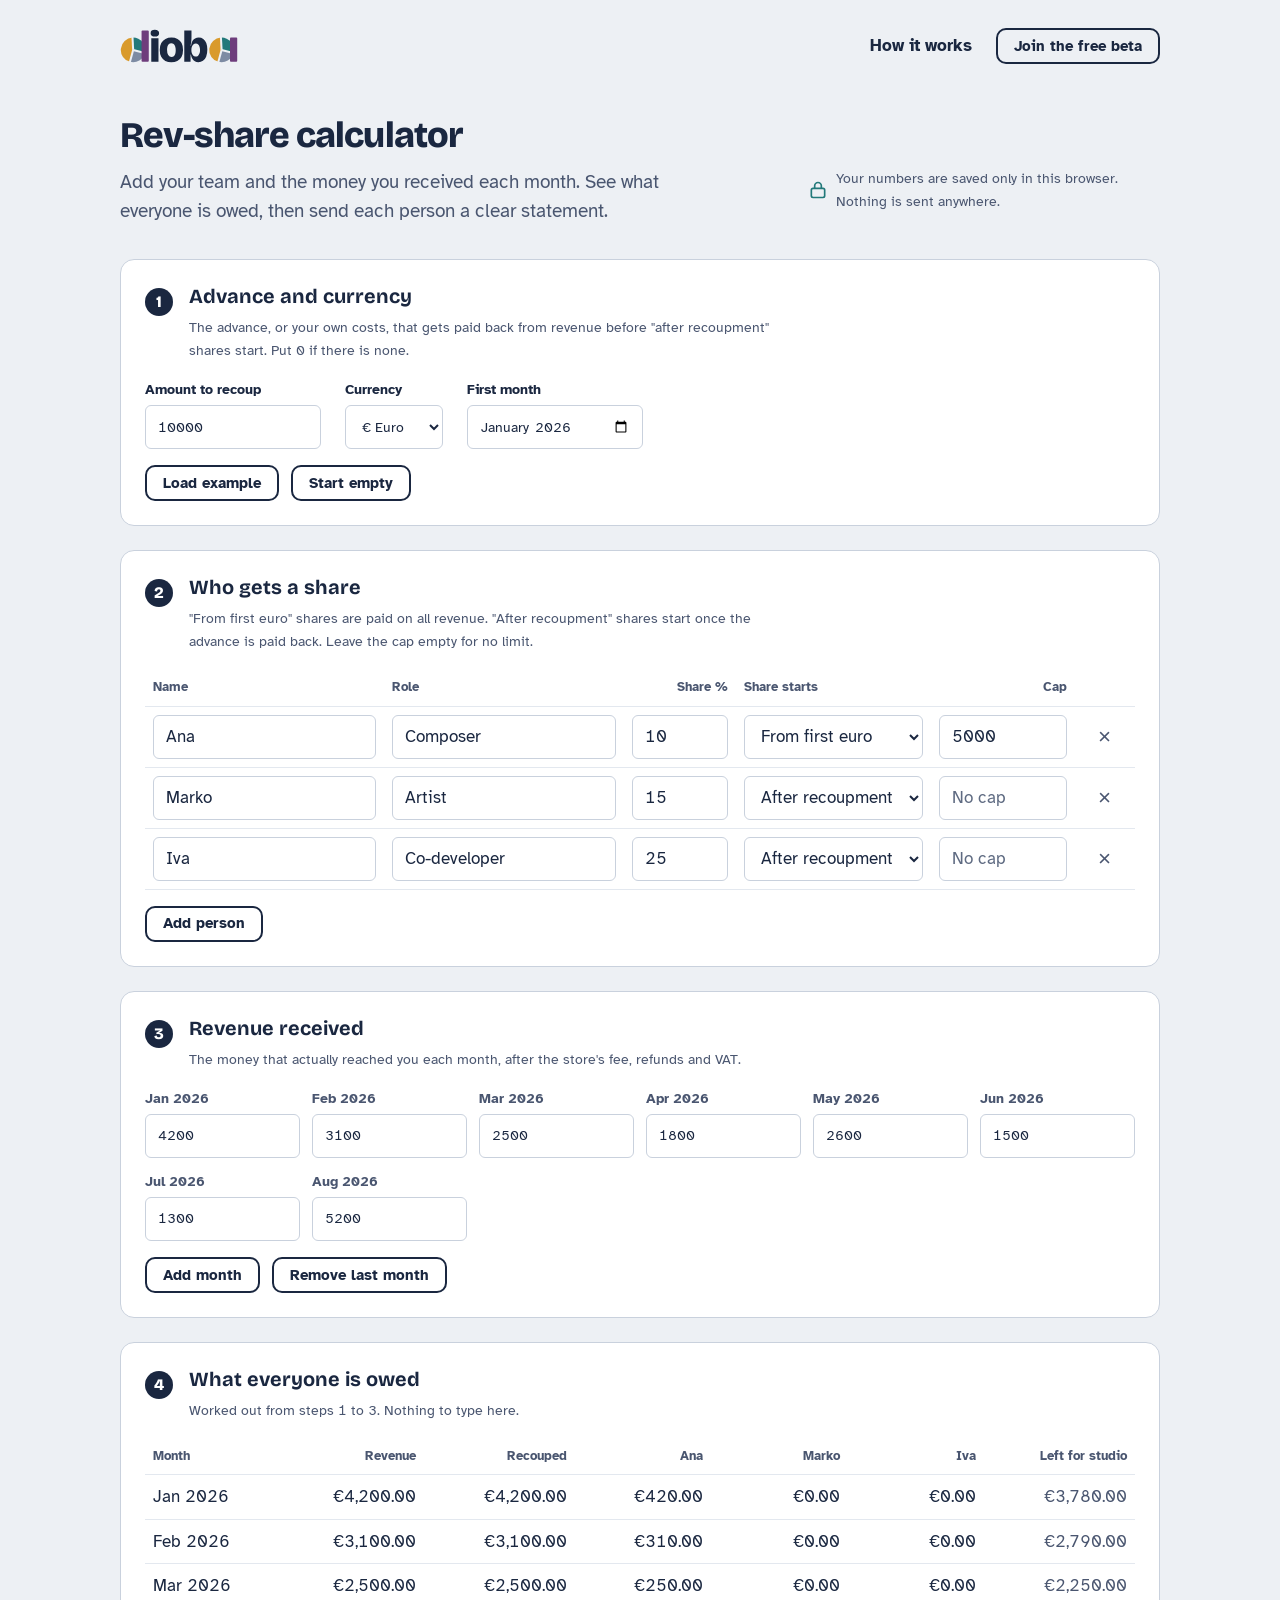
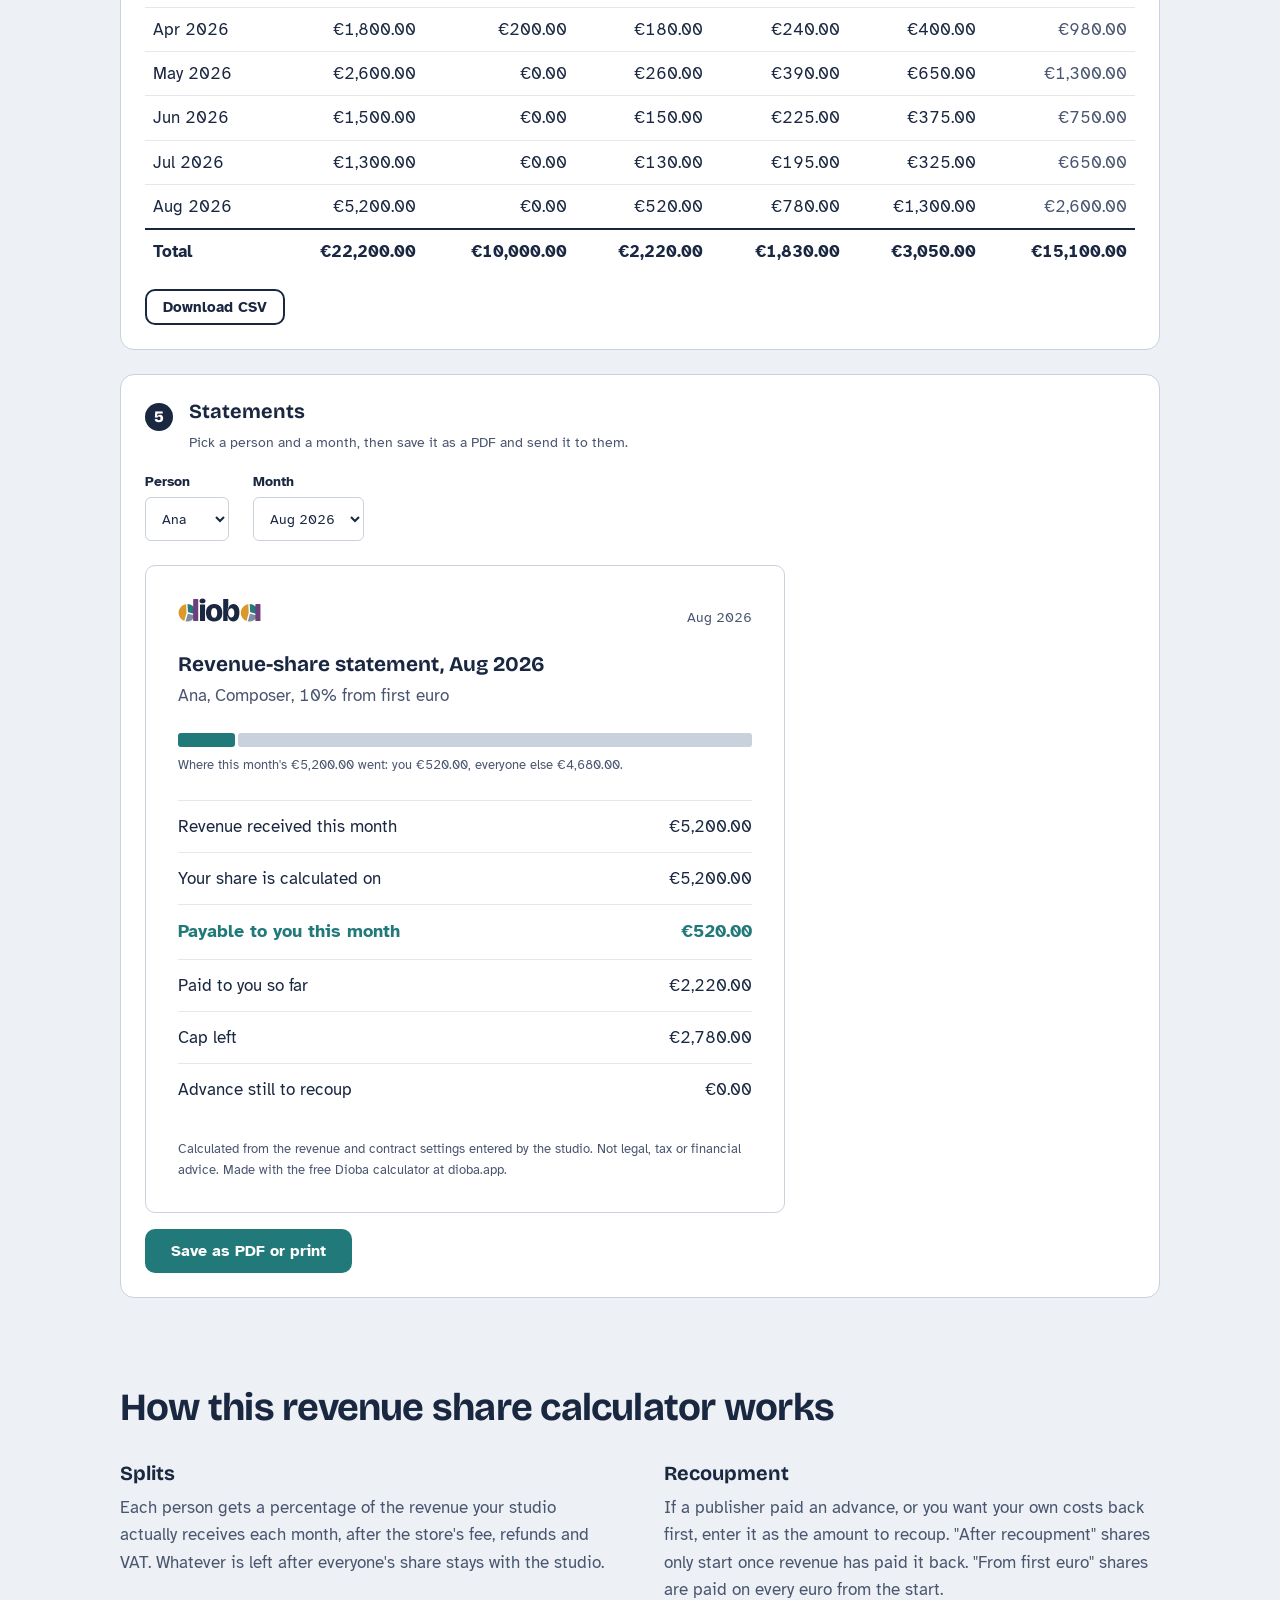
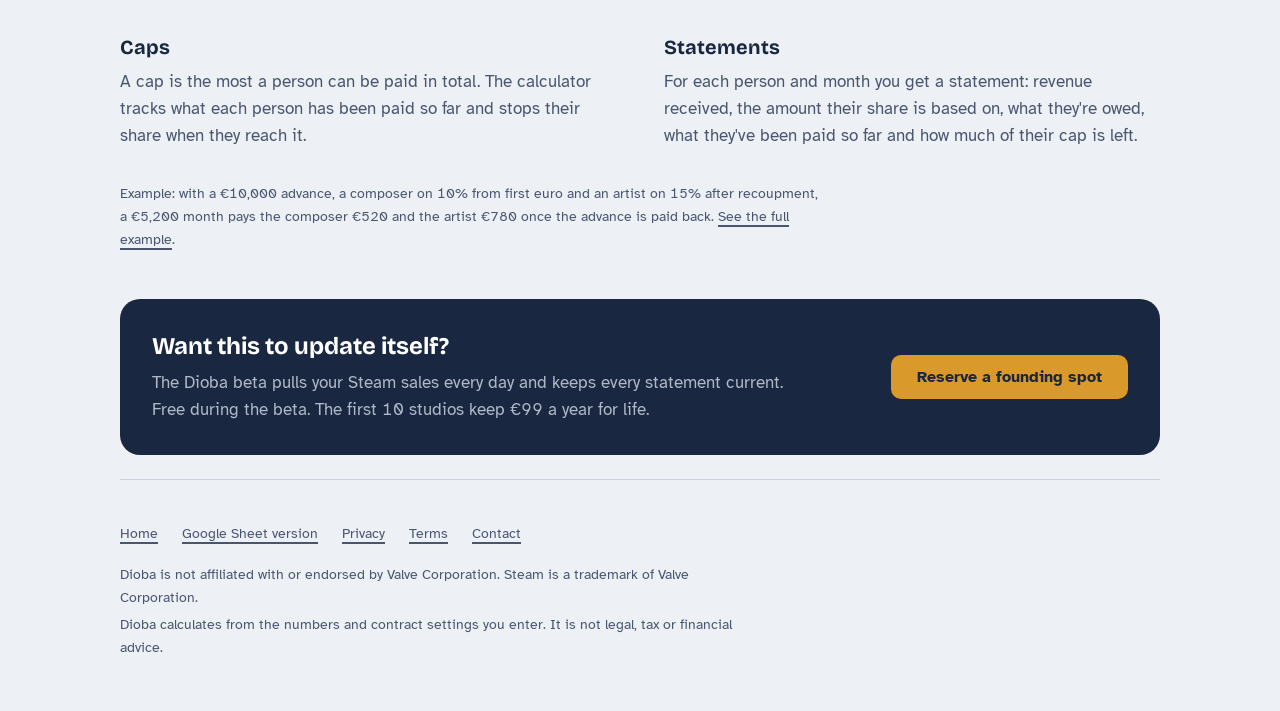
==== commit 8e1c3873: "Search: titles, structured data, sitemap, robots, llms.txt - Clearer page titles with "rev-share cal" ====
--- a/calculator/index.html
+++ b/calculator/index.html
@@ -3,7 +3,8 @@
 <head>
 <meta charset="utf-8">
 <meta name="viewport" content="width=device-width, initial-scale=1">
-<title>Free rev-share calculator for game teams | Dioba</title>
+<title>Rev-Share Calculator for Games (Free): Recoupment, Caps, Statements | Dioba</title>
+<link rel="canonical" href="https://dioba.app/calculator/">
 <meta name="description" content="Split your game's revenue between everyone on a revenue share. Recoupment, caps and a statement for every person. Free, runs in your browser.">
 <link rel="icon" href="../assets/favicon.svg" type="image/svg+xml">
 <link rel="apple-touch-icon" href="../assets/apple-touch-icon.png">
@@ -16,6 +17,7 @@
 <link rel="preload" href="../assets/fonts/bricolage-grotesque-latin-opsz-normal.woff2" as="font" type="font/woff2" crossorigin>
 <link rel="preload" href="../assets/fonts/atkinson-hyperlegible-latin-400-normal.woff2" as="font" type="font/woff2" crossorigin>
 <link rel="stylesheet" href="../assets/tokens.css">
+<script type="application/ld+json">{"@context": "https://schema.org", "@type": "WebApplication", "name": "Dioba Rev-Share Calculator", "url": "https://dioba.app/calculator/", "applicationCategory": "FinanceApplication", "operatingSystem": "Any (runs in the browser)", "isAccessibleForFree": true, "offers": {"@type": "Offer", "price": "0", "priceCurrency": "EUR"}, "description": "Free revenue-share calculator for indie game teams. Splits monthly game revenue between team members by percentage, handles advance recoupment and payout caps, and creates a statement for each person.", "featureList": ["Percentage splits for every team member", "From first euro or after recoupment", "Advance and cost recoupment", "Payout caps", "Per-person monthly statements as PDF", "CSV export", "Data stays in the browser"], "publisher": {"@type": "Organization", "name": "Dioba", "url": "https://dioba.app/"}}</script>
 <script src="../assets/site.js"></script>
 <style>
   .intro { padding: var(--s-5) 0 var(--s-6); display: flex; justify-content: space-between; align-items: flex-end; gap: var(--s-5); flex-wrap: wrap; }
@@ -74,7 +76,13 @@
   .beta-strip .h3 { color: #fff; font-size: 1.5rem; margin-bottom: var(--s-2); }
   .beta-strip p { margin: 0; max-width: 40rem; color: var(--on-dark-soft); }
 
+  .explainer { padding: var(--s-8) 0 0; }
+  .explainer .h2 { margin-bottom: var(--s-6); }
+  .explainer-grid { display: grid; grid-template-columns: repeat(2, 1fr); gap: var(--s-6) var(--s-7); margin-bottom: var(--s-6); }
+  .explainer-grid p { margin: var(--s-2) 0 0; color: var(--ink-soft); max-width: var(--measure); }
+  .explainer > .small { max-width: 44rem; }
   @media (max-width: 640px) {
+    .explainer-grid { grid-template-columns: 1fr; gap: var(--s-5); }
     .card { padding: var(--s-4); }
     .step .hint { padding-left: 0; }
     .st-paper { padding: var(--s-4); }
@@ -111,7 +119,7 @@
 <body>
 <div class="container">
   <header class="site-header">
-    <a class="wordmark" href="../"><img src="../assets/logo.svg" alt="Dioba home" width="315" height="86"></a>
+    <a class="wordmark" href="../"><img src="../assets/logo.svg" alt="Dioba home" width="318" height="92"></a>
     <nav class="site-nav" aria-label="Main">
       <a class="nav-link" href="../">How it works</a>
       <a class="btn btn-sm" data-link="reserve" href="../#beta">Join the free beta</a>
@@ -184,6 +192,29 @@
       </div>
       <div class="st-paper" id="stPaper"></div>
       <div class="row-actions"><button class="btn btn-primary" id="print" type="button">Save as PDF or print</button></div>
+    </section>
+
+    <section class="explainer" aria-labelledby="how-h">
+      <h2 class="h2" id="how-h">How this revenue share calculator works</h2>
+      <div class="explainer-grid">
+        <div>
+          <h3 class="h3">Splits</h3>
+          <p>Each person gets a percentage of the revenue your studio actually receives each month, after the store's fee, refunds and VAT. Whatever is left after everyone's share stays with the studio.</p>
+        </div>
+        <div>
+          <h3 class="h3">Recoupment</h3>
+          <p>If a publisher paid an advance, or you want your own costs back first, enter it as the amount to recoup. "After recoupment" shares only start once revenue has paid it back. "From first euro" shares are paid on every euro from the start.</p>
+        </div>
+        <div>
+          <h3 class="h3">Caps</h3>
+          <p>A cap is the most a person can be paid in total. The calculator tracks what each person has been paid so far and stops their share when they reach it.</p>
+        </div>
+        <div>
+          <h3 class="h3">Statements</h3>
+          <p>For each person and month you get a statement: revenue received, the amount their share is based on, what they're owed, what they've been paid so far and how much of their cap is left.</p>
+        </div>
+      </div>
+      <p class="small">Example: with a €10,000 advance, a composer on 10% from first euro and an artist on 15% after recoupment, a €5,200 month pays the composer €520 and the artist €780 once the advance is paid back. <a href="../#recoup-title">See the full example</a>.</p>
     </section>
 
     <section class="beta-strip on-dark" aria-labelledby="beta-h">
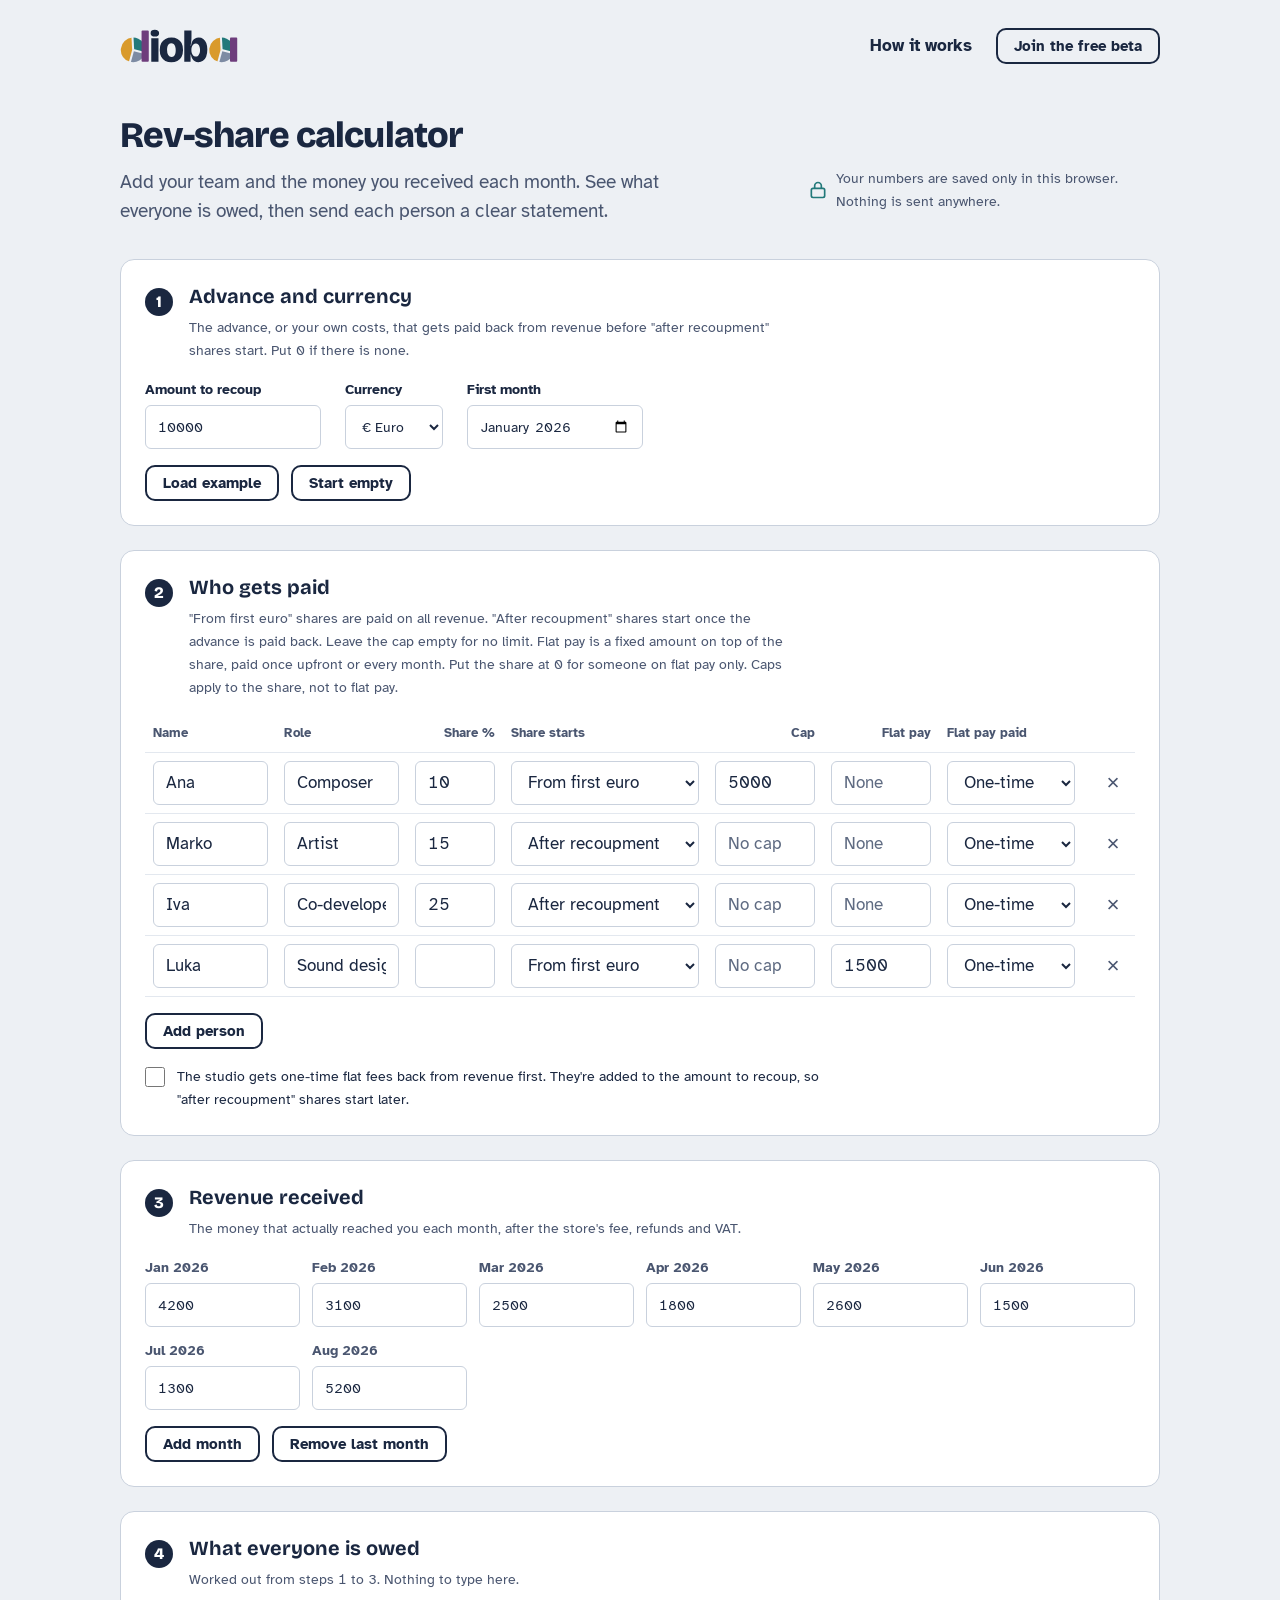
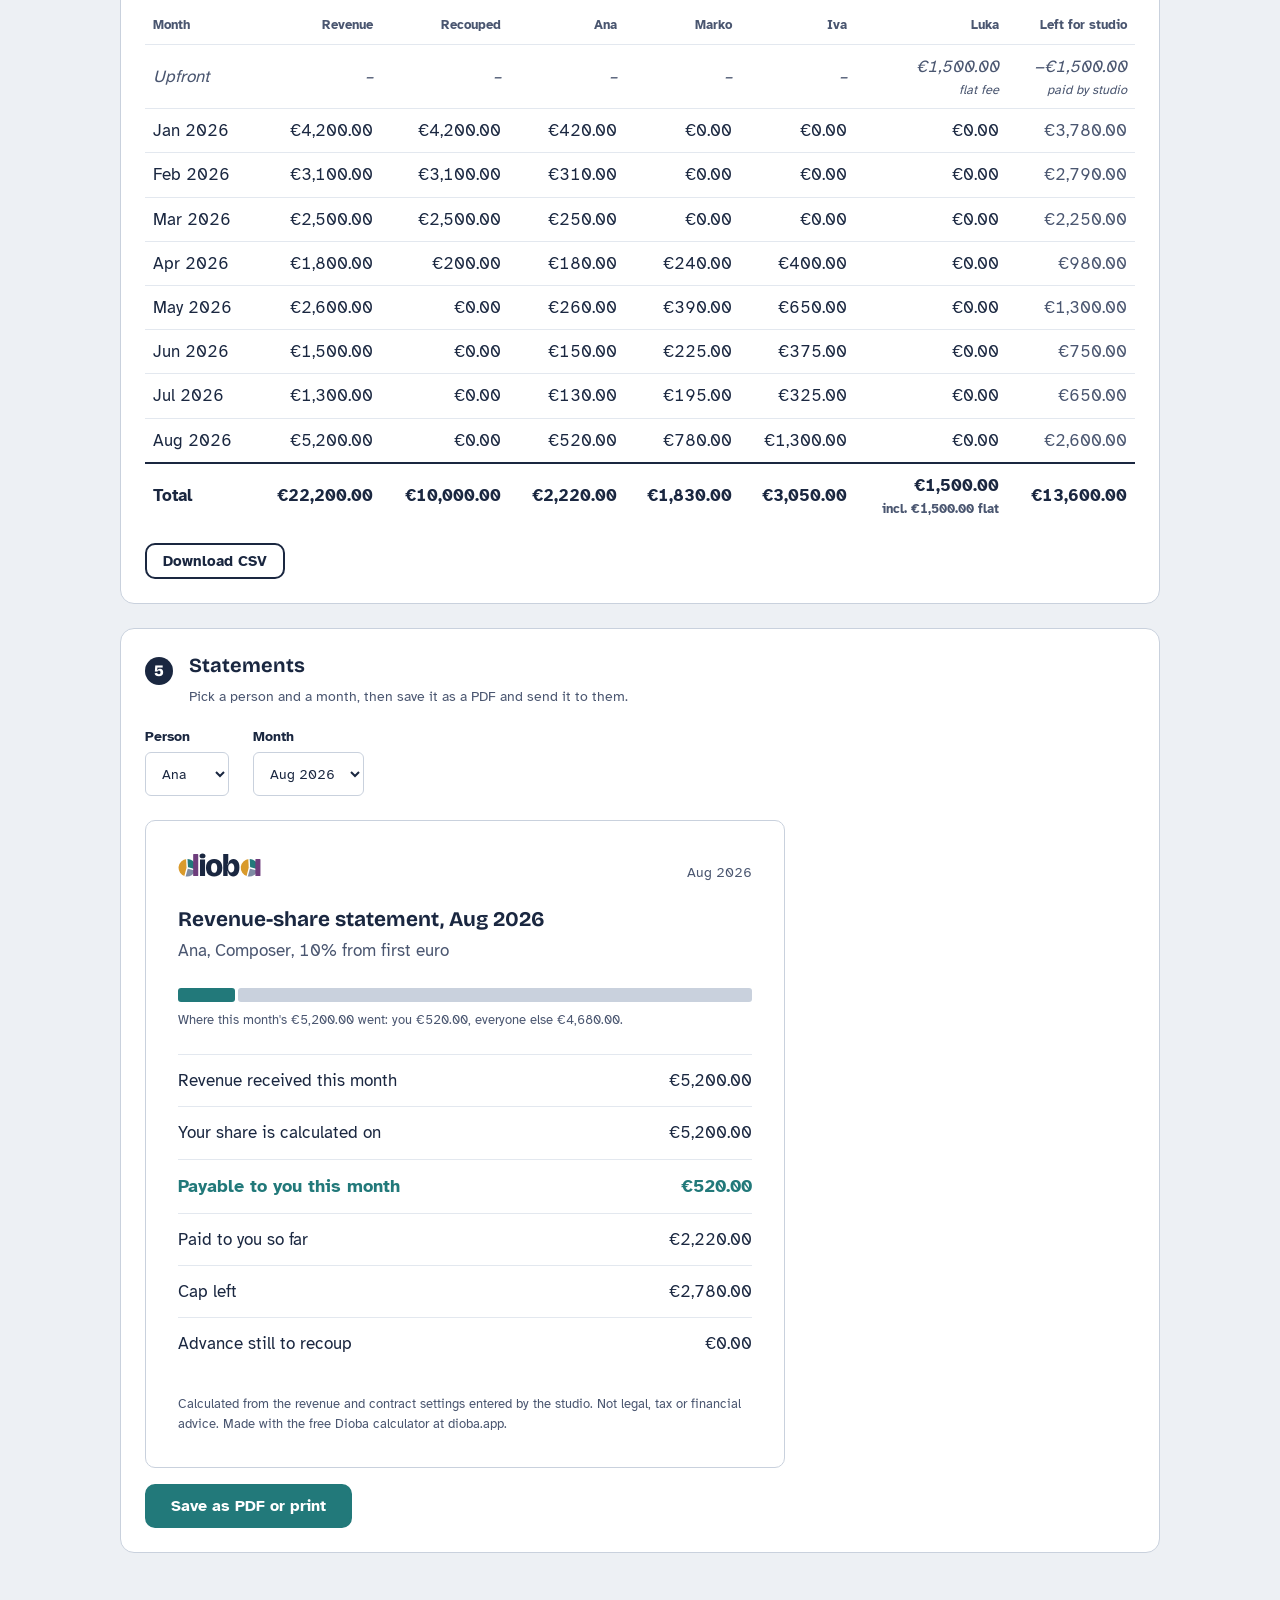
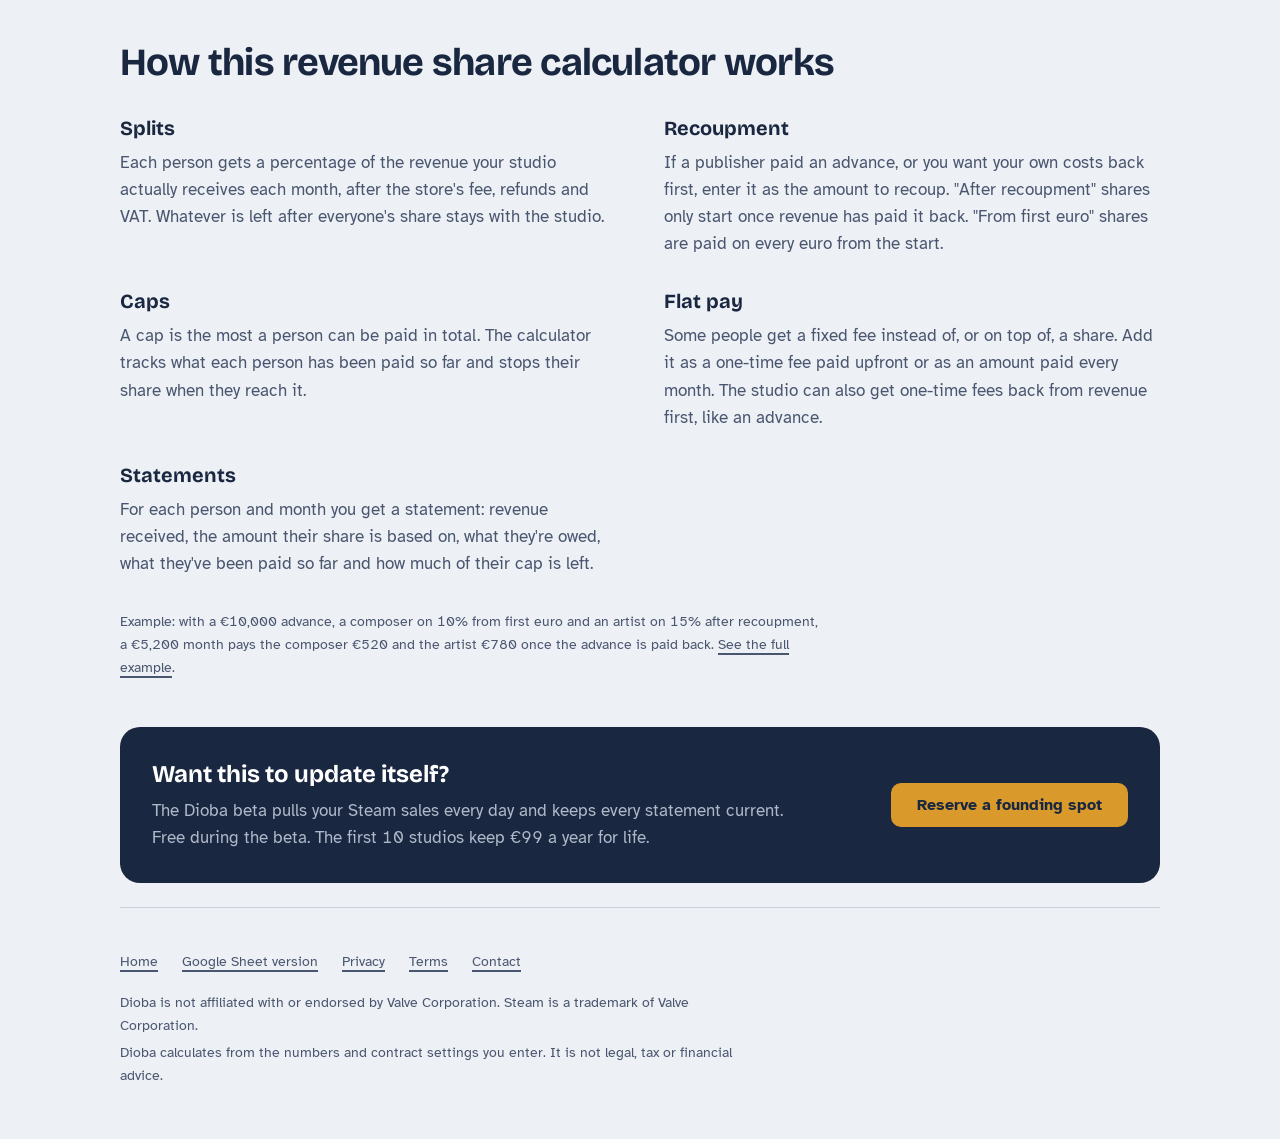
==== commit 8f95c2be: "Calculator: flat pay, on its own or with a rev share - Each person can have flat pay: one-time (paid" ====
--- a/calculator/index.html
+++ b/calculator/index.html
@@ -7,17 +7,23 @@
 <link rel="canonical" href="https://dioba.app/calculator/">
 <meta name="description" content="Split your game's revenue between everyone on a revenue share. Recoupment, caps and a statement for every person. Free, runs in your browser.">
 <link rel="icon" href="../assets/favicon.svg" type="image/svg+xml">
+<link rel="icon" href="../assets/favicon-32.png" type="image/png" sizes="32x32">
+<link rel="manifest" href="../site.webmanifest">
+<meta name="theme-color" content="#1A2740">
 <link rel="apple-touch-icon" href="../assets/apple-touch-icon.png">
 <meta property="og:type" content="website">
 <meta property="og:url" content="https://dioba.app/calculator/">
 <meta property="og:title" content="Free rev-share calculator for game teams">
 <meta property="og:description" content="Splits, recoupment, caps and a statement for every person. Runs in your browser.">
 <meta property="og:image" content="https://dioba.app/assets/og-image.png">
+<meta property="og:image:width" content="2400">
+<meta property="og:image:height" content="1260">
+<meta property="og:image:alt" content="Dioba logo with the line: Everyone gets their cut. Nobody does the math.">
 <meta name="twitter:card" content="summary_large_image">
 <link rel="preload" href="../assets/fonts/bricolage-grotesque-latin-opsz-normal.woff2" as="font" type="font/woff2" crossorigin>
 <link rel="preload" href="../assets/fonts/atkinson-hyperlegible-latin-400-normal.woff2" as="font" type="font/woff2" crossorigin>
 <link rel="stylesheet" href="../assets/tokens.css">
-<script type="application/ld+json">{"@context": "https://schema.org", "@type": "WebApplication", "name": "Dioba Rev-Share Calculator", "url": "https://dioba.app/calculator/", "applicationCategory": "FinanceApplication", "operatingSystem": "Any (runs in the browser)", "isAccessibleForFree": true, "offers": {"@type": "Offer", "price": "0", "priceCurrency": "EUR"}, "description": "Free revenue-share calculator for indie game teams. Splits monthly game revenue between team members by percentage, handles advance recoupment and payout caps, and creates a statement for each person.", "featureList": ["Percentage splits for every team member", "From first euro or after recoupment", "Advance and cost recoupment", "Payout caps", "Per-person monthly statements as PDF", "CSV export", "Data stays in the browser"], "publisher": {"@type": "Organization", "name": "Dioba", "url": "https://dioba.app/"}}</script>
+<script type="application/ld+json">{"@context": "https://schema.org", "@type": "WebApplication", "name": "Dioba Rev-Share Calculator", "url": "https://dioba.app/calculator/", "applicationCategory": "FinanceApplication", "operatingSystem": "Any (runs in the browser)", "isAccessibleForFree": true, "offers": {"@type": "Offer", "price": "0", "priceCurrency": "EUR"}, "description": "Free revenue-share calculator for indie game teams. Splits monthly game revenue between team members by percentage, handles advance recoupment and payout caps, and creates a statement for each person.", "featureList": ["Percentage splits for every team member", "From first euro or after recoupment", "Advance and cost recoupment", "Payout caps","Flat pay (one-time or monthly) on its own or with a share", "Per-person monthly statements as PDF", "CSV export", "Data stays in the browser"], "publisher": {"@type": "Organization", "name": "Dioba", "url": "https://dioba.app/"}}</script>
 <script src="../assets/site.js"></script>
 <style>
   .intro { padding: var(--s-5) 0 var(--s-6); display: flex; justify-content: space-between; align-items: flex-end; gap: var(--s-5); flex-wrap: wrap; }
@@ -42,10 +48,15 @@
   td input, td select { width: 100%; }
   .num { text-align: right; }
   .scroll { position: relative; overflow-x: auto; -webkit-overflow-scrolling: touch; }
-  table.team { min-width: 680px; }
-  table.team select { min-width: 11rem; }
-  table.team td:nth-child(3) { width: 7rem; }
-  table.team td:nth-child(5) { width: 9rem; }
+  table.team { min-width: 940px; table-layout: fixed; }
+  table.team th:nth-child(3) { width: 6rem; } table.team th:nth-child(4) { width: 12.75rem; }
+  table.team th:nth-child(5) { width: 7.25rem; } table.team th:nth-child(6) { width: 7.25rem; }
+  table.team th:nth-child(7) { width: 9rem; } table.team th:nth-child(8) { width: 52px; }
+  .check { display: flex; gap: var(--s-3); align-items: flex-start; margin-top: var(--s-4); font-size: var(--t-small); max-width: 44rem; cursor: pointer; }
+  .check input { width: 20px; height: 20px; margin: 2px 0 0; flex: none; accent-color: var(--primary); }
+  .check[hidden] { display: none; }
+  .results td small { display: block; font-size: var(--t-micro); color: var(--ink-soft); }
+  .results tr.upfront td { color: var(--ink-soft); font-style: italic; }
   .remove { width: 44px; height: 44px; border: none; background: none; color: var(--ink-soft); font-size: 1.4rem; line-height: 1; cursor: pointer; border-radius: var(--r-sm); }
   .remove:hover { color: var(--error); background: var(--paper); }
   .row-actions { display: flex; gap: var(--s-3); flex-wrap: wrap; align-items: center; margin-top: var(--s-4); }
@@ -89,13 +100,14 @@
     .beta-strip { padding: var(--s-5); }
     .fields .field, .fields input[type=number], .fields select, .fields input[type=month] { width: 100%; }
     .team-wrap { overflow: visible; }
-    table.team { min-width: 0; }
+    table.team { min-width: 0; table-layout: auto; }
     table.team thead { display: none; }
     table.team, table.team tbody { display: block; }
-    table.team tr { display: grid; grid-template-columns: 1fr 1fr; gap: var(--s-3); padding: var(--s-4) 0; border-bottom: 1px solid var(--rule);  grid-template-areas: 'name role' 'share cap' 'starts starts' 'del del'; }
+    table.team tr { display: grid; grid-template-columns: 1fr 1fr; gap: var(--s-3); padding: var(--s-4) 0; border-bottom: 1px solid var(--rule);  grid-template-areas: 'name role' 'share cap' 'starts starts' 'flat flatwhen' 'del del'; }
     table.team td:nth-child(1) { grid-area: name; } table.team td:nth-child(2) { grid-area: role; }
     table.team td:nth-child(3) { grid-area: share; } table.team td:nth-child(4) { grid-area: starts; }
-    table.team td:nth-child(5) { grid-area: cap; } table.team td:nth-child(6) { grid-area: del; }
+    table.team td:nth-child(5) { grid-area: cap; } table.team td:nth-child(6) { grid-area: flat; }
+    table.team td:nth-child(7) { grid-area: flatwhen; } table.team td:nth-child(8) { grid-area: del; }
     table.team .remove { width: auto; padding: 0 var(--s-2); font-size: var(--t-small); font-weight: 700; display: inline-flex; align-items: center; gap: var(--s-1); }
     table.team .remove::after { content: "Remove"; }
     table.team td { display: flex; flex-direction: column; gap: var(--s-1); padding: 0; border: none; width: auto !important; text-align: left; }
@@ -153,15 +165,16 @@
     </section>
 
     <section class="card step" aria-labelledby="team-h">
-      <div class="step-head"><span class="step-num" aria-hidden="true">2</span><h2 class="h3" id="team-h">Who gets a share</h2></div>
+      <div class="step-head"><span class="step-num" aria-hidden="true">2</span><h2 class="h3" id="team-h">Who gets paid</h2></div>
       <p class="hint" id="teamHint">"From first euro" shares are paid on all revenue. "After recoupment" shares start once the advance is paid back. Leave the cap empty for no limit.</p>
       <div class="scroll team-wrap">
         <table class="team">
-          <thead><tr><th>Name</th><th>Role</th><th class="num">Share %</th><th>Share starts</th><th class="num">Cap</th><th><span class="sr-only">Remove</span></th></tr></thead>
+          <thead><tr><th>Name</th><th>Role</th><th class="num">Share %</th><th>Share starts</th><th class="num">Cap</th><th class="num">Flat pay</th><th>Flat pay paid</th><th><span class="sr-only">Remove</span></th></tr></thead>
           <tbody id="teamBody"></tbody>
         </table>
       </div>
       <div class="row-actions"><button class="btn btn-sm" id="addPerson" type="button">Add person</button></div>
+      <label class="check" id="recoupFlatWrap" hidden><input type="checkbox" id="recoupFlat"> <span>The studio gets one-time flat fees back from revenue first. They're added to the amount to recoup, so "after recoupment" shares start later.</span></label>
       <div id="shareWarn" class="warn" role="status"></div>
     </section>
 
@@ -210,6 +223,10 @@
           <p>A cap is the most a person can be paid in total. The calculator tracks what each person has been paid so far and stops their share when they reach it.</p>
         </div>
         <div>
+          <h3 class="h3">Flat pay</h3>
+          <p>Some people get a fixed fee instead of, or on top of, a share. Add it as a one-time fee paid upfront or as an amount paid every month. The studio can also get one-time fees back from revenue first, like an advance.</p>
+        </div>
+        <div>
           <h3 class="h3">Statements</h3>
           <p>For each person and month you get a statement: revenue received, the amount their share is based on, what they're owed, what they've been paid so far and how much of their cap is left.</p>
         </div>
@@ -248,7 +265,7 @@
   function blank() {
     var d = new Date();
     return { advance: 0, currency: '€', startMonth: d.getFullYear() + '-' + String(d.getMonth() + 1).padStart(2, '0'),
-             team: [{ name: '', role: '', share: 0.1, starts: 'first', cap: null }], revenue: [0, 0, 0] };
+             team: [{ name: '', role: '', share: 0.1, starts: 'first', cap: null, flat: null, flatWhen: 'once' }], revenue: [0, 0, 0], recoupFlat: false };
   }
   function load() {
     try { var s = JSON.parse(localStorage.getItem(KEY)); if (s && s.team && s.revenue) return s; } catch (e) {}
@@ -265,7 +282,7 @@
   }
   function money(x) {
     var v = Math.abs(x) < 0.005 ? 0 : x;
-    return state.currency + v.toLocaleString('en-US', { minimumFractionDigits: 2, maximumFractionDigits: 2 });
+    return (v < 0 ? '\u2212' : '') + state.currency + Math.abs(v).toLocaleString('en-US', { minimumFractionDigits: 2, maximumFractionDigits: 2 });
   }
   var UNIT = { '€': 'euro', '$': 'dollar', '£': 'pound' };
   function firstLabel() { return 'From first ' + (UNIT[state.currency] || 'euro'); }
@@ -294,16 +311,24 @@
       });
       var cap = el('input', { 'aria-label': 'Cap', type: 'number', min: '0', step: '0.01', inputmode: 'decimal', placeholder: 'No cap',
                                value: p.cap === null || p.cap === undefined ? '' : p.cap });
+      var flat = el('input', { 'aria-label': 'Flat pay', type: 'number', min: '0', step: '0.01', inputmode: 'decimal', placeholder: 'None',
+                                value: p.flat === null || p.flat === undefined || p.flat === 0 ? '' : p.flat });
+      var flatWhen = el('select', { 'aria-label': 'Flat pay paid' });
+      [['once', 'One-time'], ['monthly', 'Monthly']].forEach(function (o) {
+        var opt = el('option', { value: o[0] }, o[1]); if ((p.flatWhen || 'once') === o[0]) opt.selected = true; flatWhen.appendChild(opt);
+      });
       var del = el('button', { class: 'remove', type: 'button', 'aria-label': 'Remove ' + personName(p, i), title: 'Remove' }, '×');
       name.oninput = function () { p.name = name.value; del.setAttribute('aria-label', 'Remove ' + personName(p, i)); update(); };
       role.oninput = function () { p.role = role.value; update(); };
       share.oninput = function () { p.share = (parseFloat(share.value) || 0) / 100; update(); };
       starts.onchange = function () { p.starts = starts.value; update(); };
       cap.oninput = function () { p.cap = cap.value === '' ? null : parseFloat(cap.value) || 0; update(); };
+      flat.oninput = function () { p.flat = flat.value === '' ? null : parseFloat(flat.value) || 0; update(); };
+      flatWhen.onchange = function () { p.flatWhen = flatWhen.value; update(); };
       del.onclick = function () { state.team.splice(i, 1); renderInputs(); update(); };
-      var LABELS = ['Name', 'Role', 'Share %', 'Share starts', 'Cap', ''];
-      [name, role, share, starts, cap, del].forEach(function (c, j) {
-        var td = el('td', { 'data-label': LABELS[j] }); if (j === 2 || j === 4) td.className = 'num';
+      var LABELS = ['Name', 'Role', 'Share %', 'Share starts', 'Cap', 'Flat pay', 'Flat pay paid', ''];
+      [name, role, share, starts, cap, flat, flatWhen, del].forEach(function (c, j) {
+        var td = el('td', { 'data-label': LABELS[j] }); if (j === 2 || j === 4 || j === 5) td.className = 'num';
         td.appendChild(c); tr.appendChild(td);
       });
       tb.appendChild(tr);
@@ -323,8 +348,11 @@
 
   function update() {
     save();
-    document.getElementById('teamHint').textContent = '"' + firstLabel() + '" shares are paid on all revenue. "After recoupment" shares start once the advance is paid back. Leave the cap empty for no limit.';
+    document.getElementById('teamHint').textContent = '"' + firstLabel() + '" shares are paid on all revenue. "After recoupment" shares start once the advance is paid back. Leave the cap empty for no limit. Flat pay is a fixed amount on top of the share, paid once upfront or every month. Put the share at 0 for someone on flat pay only. Caps apply to the share, not to flat pay.';
     var r = DiobaEngine.compute(state);
+    var hasOnce = r.upfrontTotal > 0;
+    document.getElementById('recoupFlatWrap').hidden = !hasOnce;
+    document.getElementById('recoupFlat').checked = !!state.recoupFlat;
     var warn = document.getElementById('shareWarn');
     warn.textContent = r.totals.overAllocated ? 'Shares add up to ' + Math.round(r.totals.shareTotal * 100) + '%, which is more than 100%.' : '';
 
@@ -335,18 +363,31 @@
       .forEach(function (h, i) { hr.appendChild(el('th', i ? { class: 'num' } : {}, h)); });
     thead.appendChild(hr); t.appendChild(thead);
     var tb = el('tbody');
+    function cell(tr, text, cls, note) {
+      var td = el('td', cls ? { class: cls } : {}, text);
+      if (note) td.appendChild(el('small', {}, note));
+      tr.appendChild(td);
+    }
+    if (hasOnce) {
+      var ur = el('tr', { class: 'upfront' });
+      cell(ur, 'Upfront'); cell(ur, '\u2013', 'num'); cell(ur, '\u2013', 'num');
+      r.upfront.forEach(function (x) { cell(ur, x ? money(x) : '\u2013', 'num', x ? 'flat fee' : ''); });
+      cell(ur, money(-r.upfrontTotal), 'num studio', 'paid by studio');
+      tb.appendChild(ur);
+    }
     r.months.forEach(function (m) {
       var tr = el('tr');
-      [monthLabel(m.index), money(m.revenue), money(m.recouped)]
-        .concat(m.payouts.map(function (p) { return money(p.amount); })).concat([money(m.studio)])
-        .forEach(function (v, i, all) { tr.appendChild(el('td', i ? { class: 'num' + (i === all.length - 1 ? ' studio' : '') } : {}, v)); });
+      cell(tr, monthLabel(m.index)); cell(tr, money(m.revenue), 'num'); cell(tr, money(m.recouped), 'num');
+      m.payouts.forEach(function (p) { cell(tr, money(p.total), 'num', p.flat ? 'incl. ' + money(p.flat) + ' flat' : ''); });
+      cell(tr, money(m.studio), 'num studio');
       tb.appendChild(tr);
     });
     t.appendChild(tb);
     var tf = el('tfoot'), fr = el('tr');
     var recTotal = r.months.reduce(function (s, m) { return s + m.recouped; }, 0);
-    ['Total', money(r.totals.revenue), money(recTotal)].concat(r.totals.perPerson.map(money)).concat([money(r.totals.studio)])
-      .forEach(function (v, i) { fr.appendChild(el('td', i ? { class: 'num' } : {}, v)); });
+    cell(fr, 'Total'); cell(fr, money(r.totals.revenue), 'num'); cell(fr, money(recTotal), 'num');
+    r.totals.allPerPerson.forEach(function (x, i) { var f = r.totals.flatPerPerson[i]; cell(fr, money(x), 'num', f ? 'incl. ' + money(f) + ' flat' : ''); });
+    cell(fr, money(r.totals.studio), 'num');
     tf.appendChild(fr); t.appendChild(tf);
 
     renderStatementPickers(r);
@@ -374,8 +415,12 @@
     brand.appendChild(wm); brand.appendChild(el('span', { class: 'small' }, monthLabel(mi)));
     box.appendChild(brand);
     box.appendChild(el('h3', {}, 'Revenue-share statement, ' + monthLabel(mi)));
-    var who = personName(p, pi) + (p.role ? ', ' + p.role : '') + ', ' + +(p.share * 100).toFixed(2) + '% ' +
-              (p.starts === 'after' ? 'after recoupment' : firstLabel().toLowerCase());
+    var hasShare = (+p.share || 0) > 0, flatAmt = +p.flat || 0, monthlyFlat = p.flatWhen === 'monthly' && flatAmt > 0, onceFlat = p.flatWhen !== 'monthly' && flatAmt > 0;
+    var terms = [];
+    if (hasShare) terms.push(+(p.share * 100).toFixed(2) + '% ' + (p.starts === 'after' ? 'after recoupment' : firstLabel().toLowerCase()));
+    if (monthlyFlat) terms.push(money(flatAmt) + ' flat pay every month');
+    if (onceFlat) terms.push(money(flatAmt) + ' one-time flat fee');
+    var who = personName(p, pi) + (p.role ? ', ' + p.role : '') + (terms.length ? ', ' + terms.join(' + ') : '');
     box.appendChild(el('p', { class: 'who' }, who));
 
     // Where this month's money went
@@ -396,14 +441,20 @@
       box.appendChild(el('p', { class: 'st-split-key' }, 'Where this month\'s ' + money(m.revenue) + ' went: ' + parts.map(function (q) { return q[0].toLowerCase() + ' ' + money(q[1]); }).join(', ') + '.'));
     }
 
-    var rows = [
-      ['Revenue received this month', money(m.revenue)],
-      ['Your share is calculated on', money(po.base)],
-      ['Payable to you this month', money(po.amount), 'pay'],
-      ['Paid to you so far', money(po.paidSoFar)],
-      ['Cap left', po.capLeft === null ? 'No cap' : money(po.capLeft)],
-      ['Advance still to recoup', money(m.leftToRecoup)]
-    ];
+    var rows = [['Revenue received this month', money(m.revenue)]];
+    if (hasShare) {
+      rows.push(['Your share is calculated on', money(po.base)]);
+      rows.push([monthlyFlat ? 'Your share this month' : 'Payable to you this month', money(po.amount), monthlyFlat ? '' : 'pay']);
+    }
+    if (monthlyFlat) {
+      rows.push(['Flat pay this month', money(po.flat)]);
+      rows.push(['Payable to you this month', money(po.total), 'pay']);
+    }
+    if (!hasShare && !monthlyFlat) rows.push(['Payable to you this month', money(po.total), 'pay']);
+    if (onceFlat) rows.push(['One-time flat fee (paid upfront)', money(flatAmt)]);
+    rows.push([(monthlyFlat || onceFlat) ? 'Paid to you so far, including flat pay' : 'Paid to you so far', money(po.paidSoFar)]);
+    if (hasShare) rows.push(['Cap left', po.capLeft === null ? 'No cap' : money(po.capLeft)]);
+    rows.push(['Advance still to recoup', money(m.leftToRecoup)]);
     rows.forEach(function (row) {
       var d = el('div', { class: 'statement-row' + (row[2] ? ' ' + row[2] : '') });
       d.appendChild(el('span', {}, row[0])); d.appendChild(el('span', {}, row[1])); box.appendChild(d);
@@ -413,9 +464,18 @@
 
   function csv() {
     var r = DiobaEngine.compute(state);
-    var lines = [['Month', 'Revenue', 'Recouped', 'Available to split'].concat(r.team.map(personName)).concat(['Left for studio'])];
+    var head = ['Month', 'Revenue', 'Recouped', 'Available to split'];
+    r.team.forEach(function (p, i) { head.push(personName(p, i) + ' share', personName(p, i) + ' flat pay', personName(p, i) + ' total'); });
+    var lines = [head.concat(['Left for studio'])];
+    if (r.upfrontTotal > 0) {
+      var up = ['Upfront', '', '', ''];
+      r.upfront.forEach(function (x) { up.push(0, x, x); });
+      lines.push(up.concat([-r.upfrontTotal]));
+    }
     r.months.forEach(function (m) {
-      lines.push([monthLabel(m.index), m.revenue, m.recouped, m.available].concat(m.payouts.map(function (p) { return p.amount; })).concat([m.studio]));
+      var row = [monthLabel(m.index), m.revenue, m.recouped, m.available];
+      m.payouts.forEach(function (p) { row.push(p.amount, p.flat, p.total); });
+      lines.push(row.concat([m.studio]));
     });
     var text = lines.map(function (l) { return l.map(function (c) { var s = String(c); return /[",\n]/.test(s) ? '"' + s.replace(/"/g, '""') + '"' : s; }).join(','); }).join('\n');
     var a = el('a', { href: URL.createObjectURL(new Blob([text], { type: 'text/csv' })), download: 'dioba-payouts.csv' });
@@ -425,7 +485,8 @@
   document.getElementById('advance').oninput = function (e) { state.advance = parseFloat(e.target.value) || 0; update(); };
   document.getElementById('currency').onchange = function (e) { state.currency = e.target.value; renderInputs(); update(); };
   document.getElementById('startMonth').oninput = function (e) { state.startMonth = e.target.value; renderMonths(); update(); };
-  document.getElementById('addPerson').onclick = function () { state.team.push({ name: '', role: '', share: 0, starts: 'after', cap: null }); renderInputs(); update(); };
+  document.getElementById('addPerson').onclick = function () { state.team.push({ name: '', role: '', share: 0, starts: 'after', cap: null, flat: null, flatWhen: 'once' }); renderInputs(); update(); };
+  document.getElementById('recoupFlat').onchange = function (e) { state.recoupFlat = e.target.checked; update(); };
   document.getElementById('addMonth').onclick = function () { state.revenue.push(0); renderMonths(); update(); };
   document.getElementById('removeMonth').onclick = function () { if (state.revenue.length > 1) { state.revenue.pop(); renderMonths(); update(); } };
   document.getElementById('loadExample').onclick = function () { undoState = JSON.parse(JSON.stringify(state)); state = DiobaEngine.exampleInput(); renderInputs(); update(); setStatus('Example loaded.', true); };
